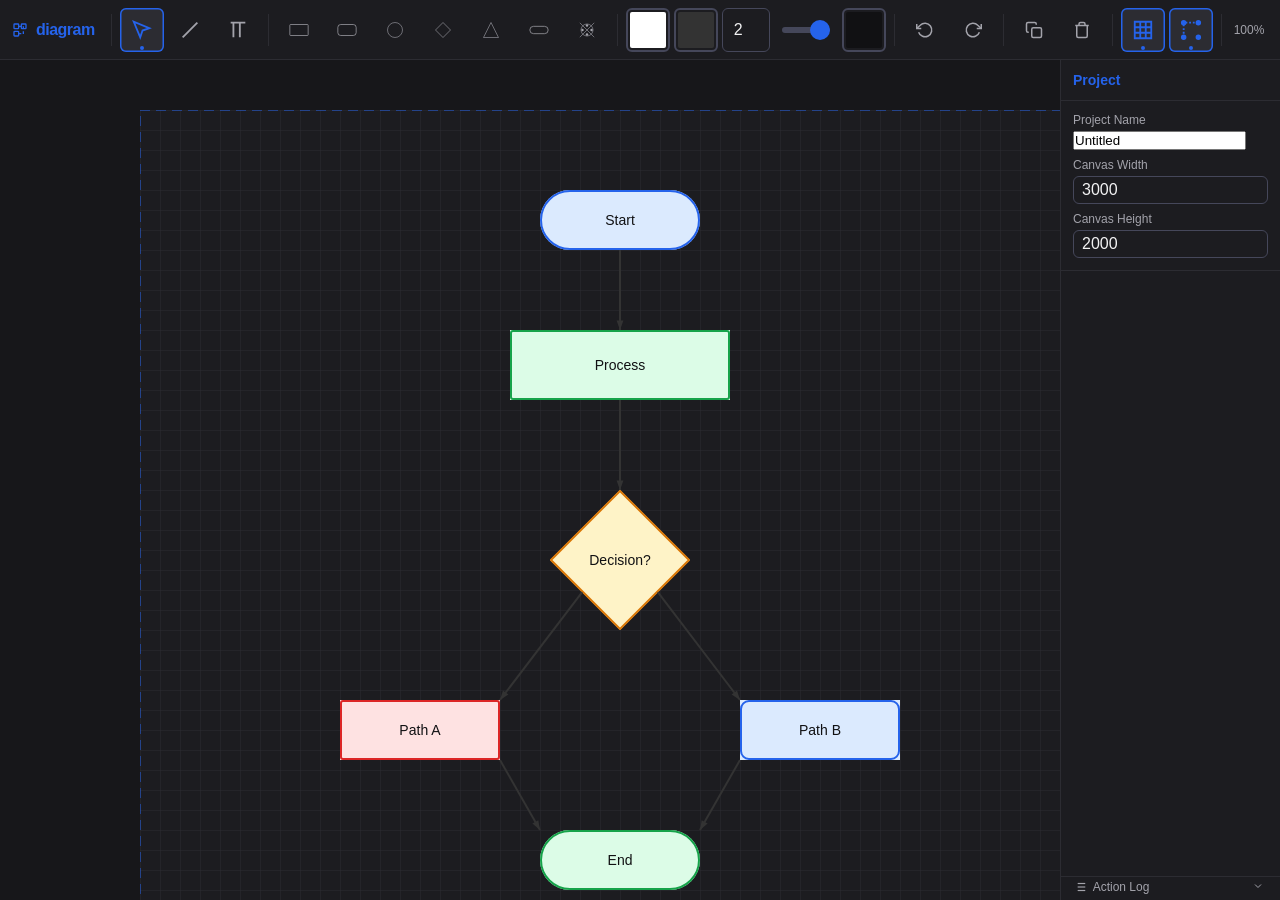
==== index.html @ fe2648b0 "v0.1.1" ====
<!DOCTYPE html>
<html lang="en">
<head>
    <meta charset="UTF-8">
    <meta name="viewport" content="width=device-width, initial-scale=1.0">
    <title>diagram</title>
    <script>
      (function () {
        var saved = localStorage.getItem('diagram-theme');
        var theme = saved || (window.matchMedia('(prefers-color-scheme: dark)').matches ? 'dark' : 'light');
        document.documentElement.setAttribute('data-theme', theme);
      })();
    </script>
    <link rel="stylesheet" href="styles.css">
</head>
<body>
    <h1 class="sr-only">Diagram — Canvas Editor</h1>
    <a href="#canvas-container" class="skip-link">Skip to canvas</a>
    <!-- Toolbar -->
    <div id="toolbar">
        <a class="app-logo" href="about.html">
            <svg width="16" height="16" viewBox="0 0 24 24" fill="none" stroke="currentColor" stroke-width="2" style="vertical-align:middle;margin-right:4px"><rect x="3" y="3" width="7" height="7" rx="1"/><rect x="14" y="3" width="7" height="7" rx="1"/><rect x="3" y="14" width="7" height="7" rx="1"/><path d="M10 6.5h4M10 17.5h4M17 6.5v4M17 14v4"/></svg>
            diagram
        </a>
        <div class="toolbar-divider"></div>

        <button class="tool-btn active" data-tool="select" title="Select (V)"><svg width="22" height="22" viewBox="0 0 24 24" fill="none" stroke="currentColor" stroke-width="2"><path d="M3 3l7.07 16.97 2.51-7.39 7.39-2.51L3 3z"/></svg></button>
        <button class="tool-btn" data-tool="line" title="Line (L)"><svg width="22" height="22" viewBox="0 0 24 24" fill="none" stroke="currentColor" stroke-width="2"><line x1="4" y1="20" x2="20" y2="4"/></svg></button>
        <button class="tool-btn" data-tool="text" title="Text (T)"><svg width="22" height="22" viewBox="0 0 24 24" fill="none" stroke="currentColor" stroke-width="2"><path d="M7 4v16M14 4v16M4 4h16"/></svg></button>
        <div class="toolbar-divider"></div>

        <button class="shape-btn" data-shape="rect" data-width="120" data-height="80" title="Rectangle"><svg viewBox="0 0 60 40"><rect x="5" y="5" width="50" height="30" fill="none" stroke="currentColor" stroke-width="2" rx="2"/></svg></button>
        <button class="shape-btn" data-shape="roundRect" data-width="120" data-height="80" title="Rounded"><svg viewBox="0 0 60 40"><rect x="5" y="5" width="50" height="30" fill="none" stroke="currentColor" stroke-width="2" rx="8"/></svg></button>
        <button class="shape-btn" data-shape="circle" data-width="80" data-height="80" title="Circle"><svg viewBox="0 0 60 60"><circle cx="30" cy="30" r="25" fill="none" stroke="currentColor" stroke-width="2"/></svg></button>
        <button class="shape-btn" data-shape="diamond" data-width="80" data-height="80" title="Diamond"><svg viewBox="0 0 60 60"><path d="M30 5l25 25-25 25L5 30z" fill="none" stroke="currentColor" stroke-width="2"/></svg></button>
        <button class="shape-btn" data-shape="triangle" data-width="80" data-height="80" title="Triangle"><svg viewBox="0 0 60 60"><path d="M30 5l25 50H5z" fill="none" stroke="currentColor" stroke-width="2"/></svg></button>
        <button class="shape-btn" data-shape="terminator" data-width="120" data-height="60" title="Start/End"><svg viewBox="0 0 60 30"><rect x="5" y="5" width="50" height="20" rx="10" fill="none" stroke="currentColor" stroke-width="2"/></svg></button>
        <button class="shape-btn" data-shape="custom" data-width="100" data-height="100" title="Custom SVG"><svg viewBox="0 0 60 60"><path d="M6 6l48 48M54 6L6 54" fill="none" stroke="currentColor" stroke-width="2"/><circle cx="30" cy="30" r="20" fill="none" stroke="currentColor" stroke-width="2"/><circle cx="30" cy="15" r="4" fill="currentColor"/><circle cx="30" cy="45" r="4" fill="currentColor"/><circle cx="15" cy="30" r="4" fill="currentColor"/><circle cx="45" cy="30" r="4" fill="currentColor"/></svg></button>
        <div class="toolbar-divider"></div>

        <input type="color" id="fillColor" value="#ffffff" title="Fill">
        <input type="color" id="strokeColor" value="#333333" title="Outline">
        <input type="number" id="strokeWidth" value="2" min="0" max="20" title="Outline width">
        <input type="range" id="opacity" value="100" min="10" max="100" title="Opacity">
        <input type="color" id="textColor" value="#111113" title="Text color">
        <div class="toolbar-divider"></div>

        <button class="tool-btn" id="btn-undo" title="Undo (Ctrl+Z)"><svg width="18" height="18" viewBox="0 0 24 24" fill="none" stroke="currentColor" stroke-width="2"><polyline points="1 4 1 10 7 10"/><path d="M3.51 15a9 9 0 1 0 2.13-9.36L1 10"/></svg></button>
        <button class="tool-btn" id="btn-redo" title="Redo (Ctrl+Y)"><svg width="18" height="18" viewBox="0 0 24 24" fill="none" stroke="currentColor" stroke-width="2"><polyline points="23 4 23 10 17 10"/><path d="M20.49 15a9 9 0 1 1-2.13-9.36L23 10"/></svg></button>
        <div class="toolbar-divider"></div>

        <button class="tool-btn" id="btn-duplicate" title="Duplicate (Ctrl+D)"><svg width="18" height="18" viewBox="0 0 24 24" fill="none" stroke="currentColor" stroke-width="2"><rect x="9" y="9" width="13" height="13" rx="2"/><path d="M5 15H4a2 2 0 01-2-2V4a2 2 0 012-2h9a2 2 0 012 2v1"/></svg></button>
        <button class="tool-btn" id="btn-delete" title="Delete (Del)"><svg width="18" height="18" viewBox="0 0 24 24" fill="none" stroke="currentColor" stroke-width="2"><polyline points="3 6 5 6 21 6"/><path d="M19 6v14a2 2 0 01-2 2H7a2 2 0 01-2-2V6m3 0V4a2 2 0 012-2h4a2 2 0 012 2v2"/></svg></button>
        <div class="toolbar-divider"></div>

        <button class="tool-btn active" id="btn-grid" title="Toggle Grid (G)"><svg width="22" height="22" viewBox="0 0 24 24" fill="none" stroke="currentColor" stroke-width="2"><path d="M3 3h18v18H3z"/><path d="M3 9h18M3 15h18M9 3v18M15 3v18"/></svg></button>
        <button class="tool-btn active" id="btn-snap" title="Toggle Snap (S)"><svg width="22" height="22" viewBox="0 0 24 24" fill="none" stroke="currentColor" stroke-width="2"><circle cx="4" cy="4" r="2" fill="currentColor"/><circle cx="20" cy="4" r="2" fill="currentColor"/><circle cx="4" cy="20" r="2" fill="currentColor"/><circle cx="20" cy="20" r="2" fill="currentColor"/><line x1="6" y1="4" x2="18" y2="4" stroke-dasharray="2 2"/><line x1="4" y1="6" x2="4" y2="18" stroke-dasharray="2 2"/></svg></button>
        <div class="toolbar-divider"></div>

        <span class="zoom-display" id="zoom-display">100%</span>
        <button class="tool-btn" id="btn-zoom-in" title="Zoom In">+</button>
        <button class="tool-btn" id="btn-zoom-out" title="Zoom Out">−</button>
        <div class="toolbar-divider"></div>

        <button id="theme-toggle" title="Toggle theme">
            <svg class="theme-sun" width="18" height="18" viewBox="0 0 24 24" fill="none" stroke="currentColor" stroke-width="2"><circle cx="12" cy="12" r="5"/><path d="M12 1v2M12 21v2M4.22 4.22l1.42 1.42M18.36 18.36l1.42 1.42M1 12h2M21 12h2M4.22 19.78l1.42-1.42M18.36 5.64l1.42-1.42"/></svg>
            <svg class="theme-moon" width="18" height="18" viewBox="0 0 24 24" fill="none" stroke="currentColor" stroke-width="2" style="display:none"><path d="M21 12.79A9 9 0 1111.21 3 7 7 0 0021 12.79z"/></svg>
        </button>
        <div class="toolbar-divider"></div>

        <div class="export-wrap">
            <button class="tool-btn-primary" id="btn-export" title="Export"><svg width="18" height="18" viewBox="0 0 24 24" fill="none" stroke="currentColor" stroke-width="2"><path d="M21 15v4a2 2 0 01-2 2H5a2 2 0 01-2-2v-4"/><polyline points="7 10 12 15 17 10"/><line x1="12" y1="15" x2="12" y2="3"/></svg></button>
            <div class="export-drop" id="export-drop">
                <div class="export-item" data-action="export-png-auto">PNG (auto-crop)</div>
                <div class="export-item" data-action="export-png-full">PNG (full canvas)</div>
                <div class="export-item" data-action="export-jpg-auto">JPG (auto-crop)</div>
                <div class="export-item" data-action="export-jpg-full">JPG (full canvas)</div>
                <div class="export-item" data-action="export-pdf-auto">PDF (auto-crop)</div>
                <div class="export-item" data-action="export-pdf-full">PDF (full canvas)</div>
            </div>
        </div>
        <button class="tool-btn" id="btn-save-file" title="Save Project (.json)"><svg width="18" height="18" viewBox="0 0 24 24" fill="none" stroke="currentColor" stroke-width="2"><path d="M19 21H5a2 2 0 01-2-2V5a2 2 0 012-2h11l5 5v11a2 2 0 01-2 2z"/><polyline points="17 21 17 13 7 13 7 21"/><polyline points="7 3 7 8 15 8"/></svg></button>
        <button class="tool-btn" id="btn-load-file" title="Load Project (.json)"><svg width="18" height="18" viewBox="0 0 24 24" fill="none" stroke="currentColor" stroke-width="2"><path d="M14 2H6a2 2 0 00-2 2v16a2 2 0 002 2h12a2 2 0 002-2V8z"/><polyline points="14 2 14 8 20 8"/><line x1="12" y1="18" x2="12" y2="12"/><polyline points="9 15 12 12 15 15"/></svg></button>
    </div>

    <!-- Canvas -->
    <div id="canvas-container" aria-label="Diagram canvas" role="application">
        <div id="canvas">
            <div id="grid-layer"></div>
            <div id="shapes-layer"></div>
            <div id="preview-layer"></div>
        </div>
    </div>

    <!-- Properties Panel -->
    <div id="properties-panel" class="hidden">
        <div class="panel-header" id="panel-header">
            <span>Properties</span>
            <button id="btn-collapse-panel" title="Collapse panel (Ctrl+\\)"><svg width="12" height="12" viewBox="0 0 24 24" fill="none" stroke="currentColor" stroke-width="2"><polyline points="15 18 9 12 15 6"/></svg></button>
        </div>
        <div class="panel-scroll">

        <!-- Project properties (shown when nothing selected) -->
        <div class="panel-section panel-project">
            <label>Project Name</label><input type="text" id="project-name" placeholder="Untitled">
            <label>Canvas Width</label><input type="number" id="canvas-width" min="500" max="10000" step="100">
            <label>Canvas Height</label><input type="number" id="canvas-height" min="500" max="10000" step="100">
        </div>

        <!-- Shape name -->
        <div class="panel-section panel-shape">
            <label>Name</label><input type="text" id="prop-name" placeholder="Shape name...">
        </div>
        <!-- Shape geometry -->
        <div class="panel-section panel-shape">
            <label>X</label><input type="number" id="prop-x">
            <label>Y</label><input type="number" id="prop-y">
            <label>Width</label><input type="number" id="prop-width" min="10">
            <label>Height</label><input type="number" id="prop-height" min="10">
        </div>
        <!-- Shape text -->
        <div class="panel-section panel-shape">
            <label>Text</label><textarea id="prop-text" rows="3" placeholder="Enter text..."></textarea>
            <label>Font Size</label><input type="number" id="prop-fontSize" min="8" max="72">
            <label>Text Padding</label><input type="number" id="prop-textPad" min="0" max="40">
            <label>Align</label><select id="prop-textAlign">
                <option value="top-left">Top Left</option>
                <option value="top-center">Top Center</option>
                <option value="top-right">Top Right</option>
                <option value="middle-left">Middle Left</option>
                <option value="center">Center</option>
                <option value="middle-right">Middle Right</option>
                <option value="bottom-left">Bottom Left</option>
                <option value="bottom-center">Bottom Center</option>
                <option value="bottom-right">Bottom Right</option>
            </select>
        </div>
        <!-- Shape style -->
        <div class="panel-section panel-shape panel-shape-style">
            <label>Fill</label><input type="color" id="prop-fill">
            <label>Outline</label><input type="color" id="prop-stroke">
            <label>Outline Width</label><input type="number" id="prop-sw" min="0" max="20">
            <label>Opacity</label><input type="range" id="prop-opacity" min="10" max="100">
            <label>Text Color</label><input type="color" id="prop-textColor">
        </div>

        <!-- Connection style -->
        <div class="panel-section panel-conn">
            <label>Name</label><input type="text" id="conn-name" placeholder="Line name...">
            <label>Color</label><input type="color" id="conn-color">
            <label>Width</label><input type="number" id="conn-width" min="1" max="20">
            <label class="checkbox-label"><input type="checkbox" id="conn-arrow-start"> Start Arrow</label>
            <label class="checkbox-label"><input type="checkbox" id="conn-arrow-end"> End Arrow</label>
        </div>

        <!-- Custom SVG editing (shown when custom shape selected) -->
        <div class="panel-section panel-custom">
            <label>ViewBox Width</label><input type="number" id="custom-viewbox-w" min="1" step="1" placeholder="e.g. 100">
            <label>ViewBox Height</label><input type="number" id="custom-viewbox-h" min="1" step="1" placeholder="e.g. 100">
            <label>Custom SVG</label>
            <textarea id="custom-svg-code" rows="6" placeholder="Paste SVG elements..."></textarea>
        </div>

        </div><!-- end panel-scroll -->

        <!-- Action Log (inside panel) -->
        <div class="panel-log">
            <div class="log-header" id="log-header">
                <span><svg width="14" height="14" viewBox="0 0 24 24" fill="none" stroke="currentColor" stroke-width="2" style="vertical-align:middle;margin-right:3px"><line x1="8" y1="6" x2="21" y2="6"/><line x1="8" y1="12" x2="21" y2="12"/><line x1="8" y1="18" x2="21" y2="18"/><line x1="3" y1="6" x2="3.01" y2="6"/><line x1="3" y1="12" x2="3.01" y2="12"/><line x1="3" y1="18" x2="3.01" y2="18"/></svg> Action Log</span>
                <button id="log-toggle" title="Toggle log"><svg width="12" height="12" viewBox="0 0 24 24" fill="none" stroke="currentColor" stroke-width="2"><polyline points="6 9 12 15 18 9"/></svg></button>
            </div>
            <div class="log-body" id="log-body" aria-live="polite"></div>
        </div>
    </div>

    <!-- Context Menu -->
    <div id="context-menu" class="hidden">
        <div class="context-item" data-action="duplicate">Duplicate</div>
        <div class="context-item" data-action="delete">Delete</div>
        <div class="context-divider"></div>
        <div class="context-item" data-action="bring-front">Bring to Front</div>
        <div class="context-item" data-action="bring-forward">Bring Forward</div>
        <div class="context-item" data-action="send-backward">Send Backward</div>
        <div class="context-item" data-action="send-back">Send to Back</div>
        <div class="context-divider"></div>
        <div class="context-item" data-action="lock">Lock/Unlock</div>
        <div class="context-divider"></div>
        <div class="context-item" data-action="edit-text">Edit Text</div>
    </div>

    <!-- Text Editor -->
    <div id="text-editor" class="hidden">
        <textarea id="text-input"></textarea>
    </div>

    <script src="vendor/html2canvas.min.js"></script>
    <script src="vendor/jspdf.umd.min.js"></script>
    <script src="app.js"></script>
</body>
</html>
---- styles.css ----
/* ===== Theme Variables ===== */
/* Ecosystem-standard palette (Free Open Tools Style Guide §2) */
:root {
    --color-accent:        #2563EB;
    --color-accent-hover:  #1D4ED8;
    --color-accent-soft:   #2563EB1A;
    --color-success:       #16A34A;
    --color-warning:       #D97706;
    --color-danger:        #DC2626;

    --space-1: 4px;
    --space-2: 8px;
    --space-3: 12px;
    --space-4: 16px;
    --space-5: 24px;
    --space-6: 32px;
    --space-7: 48px;
    --space-8: 64px;

    --radius-sm: 6px;
    --radius-md: 10px;
    --radius-lg: 16px;

    --shadow-sm: 0 1px 2px rgba(0,0,0,0.06);
    --shadow-md: 0 4px 12px rgba(0,0,0,0.10);
    --shadow-lg: 0 12px 32px rgba(0,0,0,0.16);
}

:root,
[data-theme="dark"] {
    --color-bg:            #0E0E10;
    --color-bg-subtle:     #17171A;
    --color-surface:       #1C1C20;
    --color-border:        #2C2C32;
    --color-text:          #F2F2F3;
    --color-text-muted:    #A3A3AB;
    --color-text-disabled: #5B5B63;

    --color-canvas-bg:       #1C1C20;
    --color-oob-bg:          #17171A;
    --color-input-bg:        #1C1C20;
    --color-context-bg:      #1C1C20;
    --color-icon-default:    #A3A3AB;
    --color-icon-hover:      #F2F2F3;
    --color-grid-line:       #2C2C32;
    --color-btn-active-bg:   #2C2C32;
    --color-btn-hover-bg:    #2C2C32;
    --color-btn-hover-border:#2C2C32;
    --color-handle-border:   #0E0E10;
    --color-scrollbar-track: #17171A;
    --color-scrollbar-thumb: #2C2C32;
    --color-scrollbar-thumb-hover: #45475A;
    --color-toolbar-divider: #2C2C32;
    --color-border-input:    #45475A;
}

[data-theme="light"] {
    --color-bg:            #FFFFFF;
    --color-bg-subtle:     #F5F5F7;
    --color-surface:       #FFFFFF;
    --color-border:        #E2E2E5;
    --color-text:          #111113;
    --color-text-muted:    #5B5B63;
    --color-text-disabled: #9A9AA1;

    --color-canvas-bg:       #FFFFFF;
    --color-oob-bg:          #F5F5F7;
    --color-input-bg:        #FFFFFF;
    --color-context-bg:      #FFFFFF;
    --color-icon-default:    #9A9AA1;
    --color-icon-hover:      #111113;
    --color-grid-line:       #E2E2E5;
    --color-btn-active-bg:   #E2E2E5;
    --color-btn-hover-bg:    #F5F5F7;
    --color-btn-hover-border:#E2E2E5;
    --color-handle-border:   #FFFFFF;
    --color-scrollbar-track: #F5F5F7;
    --color-scrollbar-thumb: #E2E2E5;
    --color-scrollbar-thumb-hover: #9A9AA1;
    --color-toolbar-divider: #E2E2E5;
    --color-border-input:    #E2E2E5;
}

/* ===== Reset & Base ===== */
* { margin: 0; padding: 0; box-sizing: border-box; }

html, body {
    width: 100%; height: 100%;
    overflow: hidden;
    font-family: -apple-system, BlinkMacSystemFont, 'Segoe UI', Roboto, 'Helvetica Neue', Arial, sans-serif;
    background: var(--color-bg);
    color: var(--color-text);
}

/* ===== Skip to Content ===== */
.sr-only {
    position: absolute;
    width: 1px; height: 1px;
    padding: 0; margin: -1px;
    overflow: hidden;
    clip: rect(0,0,0,0);
    white-space: nowrap;
    border: 0;
}

.skip-link {
    position: absolute;
    top: -100%;
    left: 0;
    z-index: 10000;
    padding: var(--space-2) var(--space-4);
    background: var(--color-accent);
    color: #fff;
    text-decoration: none;
    font-size: 16px;
    font-weight: 600;
    border-radius: 0 0 var(--radius-sm) 0;
}
.skip-link:focus {
    top: 0;
    outline: 2px solid var(--color-accent);
    outline-offset: 2px;
}

/* ===== Global Focus States ===== */
:focus-visible {
    outline: 2px solid var(--color-accent);
    outline-offset: 2px;
}

/* ===== Reduced Motion ===== */
@media (prefers-reduced-motion: reduce) {
    *, *::before, *::after {
        animation-duration: 0.01ms !important;
        transition-duration: 0.01ms !important;
    }
}

/* ===== Toolbar ===== */
#toolbar {
    position: fixed; top: 0; left: 0; right: 0;
    height: 60px;
    background: var(--color-surface);
    border-bottom: 1px solid var(--color-border);
    display: flex; align-items: center;
    padding: 0 var(--space-3);
    z-index: 1000;
    gap: var(--space-1);
    touch-action: manipulation;
    overflow-x: auto;
    overflow-y: hidden;
    -webkit-overflow-scrolling: touch;
}

.app-logo {
    font-size: 16px; font-weight: 700;
    color: var(--color-accent);
    margin-right: var(--space-2);
    user-select: none;
    letter-spacing: -0.5px;
    white-space: nowrap;
    text-decoration: none;
    cursor: pointer;
}
.app-logo:hover {
    color: var(--color-accent-hover);
}

.toolbar-divider {
    width: 1px; height: 32px;
    background: var(--color-toolbar-divider);
    margin: 0 var(--space-1);
    flex-shrink: 0;
}

.tool-btn {
    width: 44px; height: 44px;
    min-width: 44px; min-height: 44px;
    border: none;
    background: transparent;
    color: var(--color-icon-default);
    border-radius: var(--radius-sm);
    cursor: pointer;
    display: flex; align-items: center; justify-content: center;
    transition: all 0.15s;
    flex-shrink: 0;
}

.tool-btn:hover { background: var(--color-btn-hover-bg); color: var(--color-icon-hover); }
.tool-btn.active { background: var(--color-btn-active-bg); color: var(--color-accent); box-shadow: inset 0 0 0 1.5px var(--color-accent); position: relative; }
.tool-btn.active::after {
    content: '';
    position: absolute;
    bottom: 2px;
    left: 50%;
    transform: translateX(-50%);
    width: var(--space-1);
    height: var(--space-1);
    border-radius: 50%;
    background: var(--color-accent);
}
.tool-btn:active { transform: scale(0.95); }

/* Primary button variant (ecosystem primary action) */
.tool-btn-primary {
    width: 44px; height: 44px;
    min-width: 44px; min-height: 44px;
    border: none;
    background: var(--color-accent);
    color: #fff;
    border-radius: var(--radius-sm);
    cursor: pointer;
    display: flex; align-items: center; justify-content: center;
    transition: all 0.15s;
    flex-shrink: 0;
}
.tool-btn-primary:hover { background: var(--color-accent-hover); color: #fff; }
.tool-btn-primary:active { transform: scale(0.95); }

/* Shape buttons in toolbar */
.shape-btn {
    width: 44px; height: 44px;
    min-width: 44px; min-height: 44px;
    border: 1px solid transparent;
    background: transparent;
    color: var(--color-icon-default);
    border-radius: var(--radius-sm);
    cursor: pointer;
    display: flex; align-items: center; justify-content: center;
    transition: all 0.15s;
    flex-shrink: 0;
}

.shape-btn:hover { background: var(--color-btn-hover-bg); color: var(--color-icon-hover); border-color: var(--color-btn-hover-border); }
.shape-btn.active { background: var(--color-btn-active-bg); color: var(--color-accent); border-color: var(--color-accent); position: relative; }
.shape-btn.active::after {
    content: '';
    position: absolute;
    bottom: 2px;
    left: 50%;
    transform: translateX(-50%);
    width: var(--space-1);
    height: var(--space-1);
    border-radius: 50%;
    background: var(--color-accent);
}

.shape-btn svg { width: 22px; height: 18px; }

/* Style controls in toolbar */
#toolbar input[type="color"] {
    width: 44px; height: 44px;
    min-width: 44px; min-height: 44px;
    border: 2px solid var(--color-border-input);
    border-radius: var(--radius-sm);
    cursor: pointer;
    padding: 2px;
    background: none;
    flex-shrink: 0;
}
#toolbar input[type="color"]::-webkit-color-swatch-wrapper { padding: 0; }
#toolbar input[type="color"]::-webkit-color-swatch { border: none; border-radius: 2px; }

#toolbar > input[type="number"] {
    width: 48px; height: 44px;
    min-height: 44px;
    background: var(--color-input-bg);
    border: 1px solid var(--color-border-input);
    border-radius: var(--radius-sm);
    color: var(--color-text);
    font-size: 16px;
    text-align: center;
    padding: 2px;
    flex-shrink: 0;
}
#toolbar > input[type="number"]:focus { border-color: var(--color-accent); outline: none; }

#toolbar input[type="range"] {
    width: 64px; height: 44px;
    -webkit-appearance: none;
    appearance: none;
    background: transparent;
    border-radius: 2px;
    outline: none;
    flex-shrink: 0;
    cursor: pointer;
    padding: 0 var(--space-2);
}
#toolbar input[type="range"]::-webkit-slider-runnable-track {
    width: 100%;
    height: 6px;
    background: var(--color-border-input);
    border-radius: var(--radius-sm);
}
#toolbar input[type="range"]::-webkit-slider-thumb {
    -webkit-appearance: none;
    width: 20px; height: 20px;
    background: var(--color-accent);
    border-radius: 50%;
    cursor: pointer;
    margin-top: -7px;
}
#toolbar input[type="range"]::-moz-range-track {
    height: 6px;
    background: var(--color-border-input);
    border-radius: var(--radius-sm);
}
#toolbar input[type="range"]::-moz-range-thumb {
    width: 20px; height: 20px;
    background: var(--color-accent);
    border-radius: 50%;
    border: none;
    cursor: pointer;
}

.zoom-display {
    font-size: 12px; color: var(--color-text-muted);
    padding: 0 var(--space-1);
    user-select: none;
    white-space: nowrap;
}

/* ===== Theme toggle ===== */
#theme-toggle {
    width: 44px; height: 44px;
    min-width: 44px; min-height: 44px;
    border: none;
    background: transparent;
    color: var(--color-icon-default);
    border-radius: var(--radius-sm);
    cursor: pointer;
    display: flex; align-items: center; justify-content: center;
    transition: all 0.15s;
    flex-shrink: 0;
    font-size: 18px;
}
#theme-toggle:hover { background: var(--color-btn-hover-bg); color: var(--color-icon-hover); }

/* ===== Canvas ===== */
#canvas-container {
    position: fixed; top: 60px; left: 0; right: 0; bottom: 0;
    overflow: hidden;
    background: var(--color-oob-bg);
    touch-action: none;
    -webkit-user-select: none;
    -webkit-touch-callout: none;
}

#canvas {
    position: absolute; top: 0; left: 0;
    width: 100%; height: 100%;
    transform-origin: 0 0;
}

#grid-layer {
    position: absolute; top: 0; left: 0;
    width: 10000px; height: 10000px;
    pointer-events: none;
    z-index: 0;
    background: var(--color-oob-bg);
}

#shapes-layer {
    position: absolute; top: 0; left: 0;
    width: 100%; height: 100%;
    z-index: 1;
}

#preview-layer {
    position: absolute; top: 0; left: 0;
    width: 100%; height: 100%;
    z-index: 3;
    pointer-events: none;
}

/* ===== Shapes ===== */
.diagram-shape {
    position: absolute;
    cursor: move;
    user-select: none;
    min-width: 20px; min-height: 20px;
}

.diagram-shape:hover { filter: brightness(1.05); }
.diagram-shape.selected { box-shadow: 0 0 0 2px var(--color-accent), 0 0 12px var(--color-accent-soft); }
.diagram-shape.locked { cursor: not-allowed; opacity: 0.7; }

/* Resize handles */
.resize-handle {
    position: absolute;
    width: 22px; height: 22px;
    background: var(--color-accent);
    border: 2px solid var(--color-handle-border);
    border-radius: var(--radius-sm);
    z-index: 10;
}

.resize-handle.nw { cursor: nw-resize; }
.resize-handle.ne { cursor: ne-resize; }
.resize-handle.sw { cursor: sw-resize; }
.resize-handle.se { cursor: se-resize; }
.resize-handle.n { cursor: n-resize; }
.resize-handle.s { cursor: s-resize; }
.resize-handle.w { cursor: w-resize; }
.resize-handle.e { cursor: e-resize; }
.resize-handle:hover { background: var(--color-accent-hover); transform: scale(1.3); }

/* Shape text */
.shape-text {
    position: absolute;
    pointer-events: none;
    touch-action: none;
    font-weight: 500;
    white-space: pre-wrap; word-break: break-word;
    max-width: calc(100% - var(--space-4)); max-height: calc(100% - var(--space-4));
    overflow: hidden;
    line-height: 1.3;
    padding: var(--space-1);
}
.shape-text-center       { top: 50%; left: 50%; transform: translate(-50%, -50%); text-align: center; }
.shape-text-top-left      { top: var(--space-2); left: var(--space-2); text-align: left; }
.shape-text-top-center     { top: var(--space-2); left: 50%; transform: translateX(-50%); text-align: center; }
.shape-text-top-right     { top: var(--space-2); right: var(--space-2); text-align: right; }
.shape-text-middle-left    { top: 50%; left: var(--space-2); transform: translateY(-50%); text-align: left; }
.shape-text-middle-right   { top: 50%; right: var(--space-2); transform: translateY(-50%); text-align: right; }
.shape-text-bottom-left    { bottom: var(--space-2); left: var(--space-2); text-align: left; }
.shape-text-bottom-center  { bottom: var(--space-2); left: 50%; transform: translateX(-50%); text-align: center; }
.shape-text-bottom-right   { bottom: var(--space-2); right: var(--space-2); text-align: right; }

/* ===== Connections ===== */
.conn-sel { filter: brightness(1.15); }
.conn-arrow { pointer-events: none; }

/* ===== Properties Panel ===== */
#properties-panel {
    position: fixed; top: 60px; right: 0; bottom: 0;
    width: 220px;
    background: var(--color-surface);
    border-left: 1px solid var(--color-border);
    display: flex;
    flex-direction: column;
    z-index: 900;
    transition: width 0.2s;
}

#properties-panel.hidden { display: none; }

#properties-panel.collapsed {
    width: 36px;
    min-width: 36px;
}
#properties-panel.collapsed .panel-scroll,
#properties-panel.collapsed .panel-log,
#properties-panel.collapsed .panel-header span { display: none; }
#properties-panel.collapsed .panel-header {
    writing-mode: vertical-rl;
    padding: var(--space-2) var(--space-1);
    border-bottom: none;
    cursor: pointer;
    flex: 1;
    justify-content: center;
    gap: var(--space-1);
}
#properties-panel.collapsed .panel-header button {
    padding: var(--space-1) 5px;
    font-size: 14px;
    background: var(--color-canvas-bg);
    border: 1px solid var(--color-border);
    border-radius: var(--radius-sm);
    color: var(--color-accent);
}
#properties-panel.collapsed .panel-header button:hover {
    color: var(--color-accent-hover);
    border-color: var(--color-accent);
}

.panel-scroll {
    flex: 1;
    overflow-y: auto;
}

.panel-header {
    display: flex;
    justify-content: space-between;
    align-items: center;
    font-size: 14px; font-weight: 600;
    color: var(--color-accent);
    padding: var(--space-3);
    border-bottom: 1px solid var(--color-border);
    flex-shrink: 0;
}
.panel-header button {
    display: flex;
    align-items: center;
    justify-content: center;
    background: var(--color-canvas-bg);
    border: 1px solid var(--color-border);
    color: var(--color-accent);
    cursor: pointer;
    padding: var(--space-1) 7px;
    border-radius: var(--radius-sm);
    font-size: 16px;
    line-height: 1;
    font-weight: 700;
}
.panel-header button:hover { color: var(--color-accent-hover); border-color: var(--color-accent); background: var(--color-btn-hover-bg); }

.panel-section { padding: var(--space-3); border-bottom: 1px solid var(--color-border); }

.panel-section label {
    display: block;
    font-size: 12px; color: var(--color-text-muted);
    margin-bottom: var(--space-1); margin-top: var(--space-2);
}
.panel-section label:first-child { margin-top: 0; }

.panel-section input[type="number"],
.panel-section input[type="color"],
.panel-section textarea {
    width: 100%;
    padding: var(--space-1) var(--space-2);
    background: var(--color-input-bg);
    border: 1px solid var(--color-border-input);
    border-radius: var(--radius-sm);
    color: var(--color-text);
    font-size: 16px;
    outline: none;
    font-family: inherit;
    resize: vertical;
}

.panel-section input[type="number"]:focus,
.panel-section input[type="color"]:focus,
.panel-section textarea:focus {
    border-color: var(--color-accent);
}

.panel-section input[type="color"] {
    height: 44px;
    min-height: 44px;
    cursor: pointer;
}

.panel-section input[type="color"]::-webkit-color-swatch-wrapper { padding: 0; }
.panel-section input[type="color"]::-webkit-color-swatch { border: none; border-radius: 2px; }

.panel-section input[type="range"] {
    width: 100%;
    height: 4px;
    -webkit-appearance: none;
    appearance: none;
    background: var(--color-border-input);
    border-radius: 2px;
    outline: none;
    cursor: pointer;
    margin-top: var(--space-1);
}

.panel-section input[type="range"]::-webkit-slider-thumb {
    -webkit-appearance: none;
    width: 14px; height: 14px;
    background: var(--color-accent);
    border-radius: 50%;
    cursor: pointer;
}

/* Checkbox label */
.checkbox-label {
    display: flex !important;
    align-items: center;
    gap: var(--space-2);
    cursor: pointer;
    color: var(--color-text) !important;
    font-size: 14px !important;
}
.checkbox-label input[type="checkbox"] {
    width: auto;
    accent-color: var(--color-accent);
}

/* Show/hide panel sections */
.panel-shape.hidden,
.panel-conn.hidden,
.panel-custom.hidden,
.panel-project.hidden { display: none; }

/* ===== Context Menu ===== */
#context-menu {
    position: fixed;
    background: var(--color-context-bg);
    border: 1px solid var(--color-border-input);
    border-radius: var(--radius-md);
    padding: var(--space-1);
    min-width: 160px;
    z-index: 2000;
    box-shadow: var(--shadow-lg);
}
#context-menu.hidden { display: none; }

.context-item {
    padding: var(--space-3) var(--space-4);
    font-size: 16px; color: var(--color-text);
    cursor: pointer;
    border-radius: var(--radius-sm);
    transition: background 0.1s;
    min-height: 44px;
    display: flex; align-items: center;
}
.context-item:hover { background: var(--color-btn-hover-bg); }

.context-divider {
    height: 1px;
    background: var(--color-border-input);
    margin: var(--space-1) var(--space-2);
}

/* ===== Text Editor ===== */
#text-editor { position: fixed; z-index: 1500; display: none; }
#text-editor.visible { display: block; }

#text-input {
    background: var(--color-input-bg);
    border: 2px solid var(--color-accent);
    border-radius: var(--radius-sm);
    color: var(--color-text);
    font-size: 16px;
    padding: var(--space-2);
    outline: none;
    resize: none;
    font-family: inherit;
    min-width: 100px; min-height: 40px;
}

/* ===== Selection Box ===== */
.selection-box {
    position: absolute;
    border: 1px dashed var(--color-accent);
    background: var(--color-accent-soft);
    pointer-events: none;
}

/* Snap highlight during line drawing */
.snap-highlight {
    position: absolute;
    box-shadow: 0 0 0 2px var(--color-accent), 0 0 16px var(--color-accent-soft);
    pointer-events: none;
    z-index: 4;
    border-radius: 2px;
}

/* ===== Action Log (inside properties panel) ===== */
.panel-log {
    border-top: 1px solid var(--color-border);
    overflow: hidden;
    max-height: var(--space-5);
    transition: max-height 0.2s;
    flex-shrink: 0;
}
.panel-log.open { max-height: 200px; }
.log-header {
    display: flex;
    justify-content: space-between;
    align-items: center;
    padding: 2px var(--space-3);
    font-size: 12px;
    color: var(--color-text-muted);
    cursor: pointer;
    user-select: none;
    flex-shrink: 0;
}
.log-header button {
    background: none; border: none; color: var(--color-text-muted);
    cursor: pointer; font-size: 14px; padding: 0 var(--space-1);
}
.log-body {
    flex: 1;
    overflow-y: auto;
    padding: 2px var(--space-3) var(--space-1);
    font-family: 'SF Mono', 'JetBrains Mono', monospace;
    font-size: 12px;
    color: var(--color-text-muted);
    line-height: 1.5;
}
.log-body .log-entry {
    padding: 1px 0;
    border-bottom: 1px solid var(--color-border);
}
.log-body .log-entry:last-child { border-bottom: none; }
.log-body .log-time { color: var(--color-accent); margin-right: var(--space-1); }
.log-body .log-add { color: var(--color-text); font-weight: 600; }
.log-body .log-del { color: var(--color-text-muted); text-decoration: line-through; }
.log-body .log-edit { color: var(--color-text); font-style: italic; }
.log-body .log-move { color: var(--color-text); }
.log-body .log-sys { color: var(--color-text-muted); font-style: italic; }


/* ===== Canvas size dropdown ===== */
/* ===== Export dropdown ===== */
.export-wrap { position: relative; }
.export-drop {
    position: absolute; top: 100%; right: 0; margin-top: var(--space-1);
    background: var(--color-surface); border: 1px solid var(--color-border);
    border-radius: var(--radius-md); padding: var(--space-1); display: none; flex-direction: column;
    z-index: 200; min-width: 160px; box-shadow: var(--shadow-md);
}
.export-drop.visible { display: flex; }
.export-item {
    padding: var(--space-3) var(--space-4); font-size: 16px; color: var(--color-text);
    cursor: pointer; border-radius: var(--radius-sm); user-select: none;
    min-height: 44px; display: flex; align-items: center;
}
.export-item:hover { background: var(--color-input-bg); color: var(--color-accent); }

/* ===== Canvas size dropdown ===== */
.canvas-size-wrap {
    position: relative;
}
.canvas-size-drop {
    position: absolute;
    top: 100%; right: 0;
    margin-top: var(--space-1);
    background: var(--color-surface);
    border: 1px solid var(--color-border);
    border-radius: var(--radius-md);
    padding: var(--space-3) var(--space-3);
    display: none;
    flex-direction: column;
    gap: var(--space-1);
    z-index: 200;
    min-width: 200px;
    box-shadow: var(--shadow-md);
}
.canvas-size-drop.visible {
    display: flex;
}
.canvas-size-drop label {
    font-size: 12px;
    color: var(--color-text-muted);
    text-transform: uppercase;
    letter-spacing: 0.5px;
}
.canvas-size-drop input[type="number"] {
    width: 100%;
    height: 34px;
    padding: 0 var(--space-3);
    border: 1px solid var(--color-border-input);
    border-radius: var(--radius-sm);
    background: var(--color-input-bg);
    color: var(--color-text);
    font-size: 16px;
}
.canvas-size-drop input[type="number"]:focus {
    outline: none;
    border-color: var(--color-accent);
}

/** ===== Scrollbar ===== */
::-webkit-scrollbar { width: var(--space-2); height: var(--space-2); }
::-webkit-scrollbar-track { background: var(--color-scrollbar-track); }
::-webkit-scrollbar-thumb { background: var(--color-scrollbar-thumb); border-radius: var(--radius-sm); }
::-webkit-scrollbar-thumb:hover { background: var(--color-scrollbar-thumb-hover); }

/* ===== Responsive: small screens ===== */
@media (max-width: 768px) {
    #properties-panel {
        display: none !important;
    }
    #canvas-container {
        right: 0;
    }
}

@media (max-width: 480px) {
    .export-wrap .tool-btn-primary,
    .shape-btn[data-shape="triangle"],
    .shape-btn[data-shape="terminator"] {
        display: none;
    }
    #toolbar {
        gap: 2px;
        padding: 0 var(--space-1);
    }
}
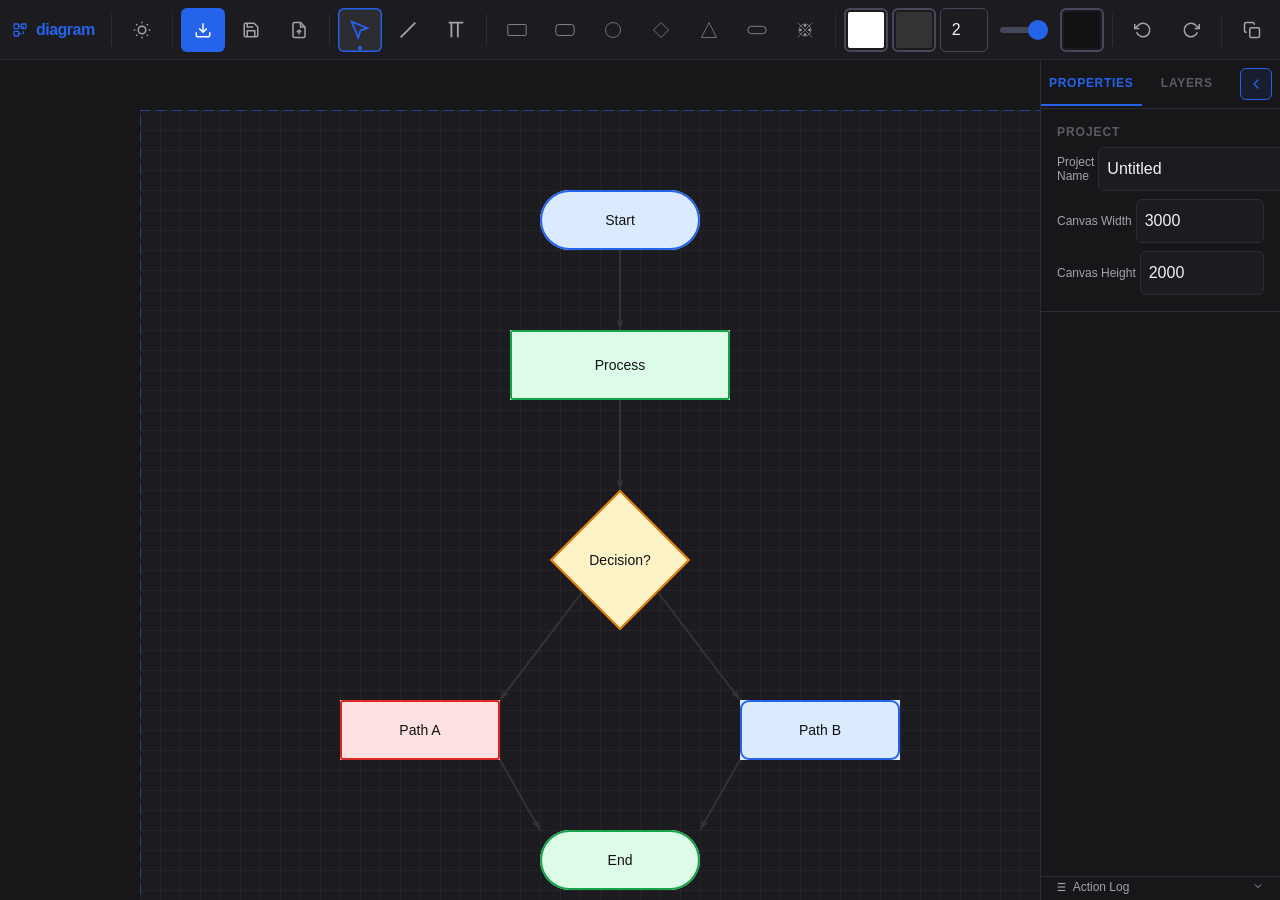
==== commit a37ab308: "v1.1.1" ====
--- a/index.html
+++ b/index.html
@@ -12,6 +12,7 @@
       })();
     </script>
     <link rel="stylesheet" href="styles.css">
+    <link rel="icon" type="image/svg+xml" href="data:image/svg+xml,%3Csvg xmlns='http://www.w3.org/2000/svg' viewBox='0 0 24 24' fill='none' stroke='%232563EB' stroke-width='2'%3E%3Crect x='3' y='3' width='7' height='7' rx='1'/%3E%3Crect x='14' y='3' width='7' height='7' rx='1'/%3E%3Crect x='3' y='14' width='7' height='7' rx='1'/%3E%3Cpath d='M10 6.5h4M10 17.5h4M17 6.5v4M17 14v4'/%3E%3C/svg%3E">
 </head>
 <body>
     <h1 class="sr-only">Diagram — Canvas Editor</h1>
@@ -24,44 +25,6 @@
         </a>
         <div class="toolbar-divider"></div>
 
-        <button class="tool-btn active" data-tool="select" title="Select (V)"><svg width="22" height="22" viewBox="0 0 24 24" fill="none" stroke="currentColor" stroke-width="2"><path d="M3 3l7.07 16.97 2.51-7.39 7.39-2.51L3 3z"/></svg></button>
-        <button class="tool-btn" data-tool="line" title="Line (L)"><svg width="22" height="22" viewBox="0 0 24 24" fill="none" stroke="currentColor" stroke-width="2"><line x1="4" y1="20" x2="20" y2="4"/></svg></button>
-        <button class="tool-btn" data-tool="text" title="Text (T)"><svg width="22" height="22" viewBox="0 0 24 24" fill="none" stroke="currentColor" stroke-width="2"><path d="M7 4v16M14 4v16M4 4h16"/></svg></button>
-        <div class="toolbar-divider"></div>
-
-        <button class="shape-btn" data-shape="rect" data-width="120" data-height="80" title="Rectangle"><svg viewBox="0 0 60 40"><rect x="5" y="5" width="50" height="30" fill="none" stroke="currentColor" stroke-width="2" rx="2"/></svg></button>
-        <button class="shape-btn" data-shape="roundRect" data-width="120" data-height="80" title="Rounded"><svg viewBox="0 0 60 40"><rect x="5" y="5" width="50" height="30" fill="none" stroke="currentColor" stroke-width="2" rx="8"/></svg></button>
-        <button class="shape-btn" data-shape="circle" data-width="80" data-height="80" title="Circle"><svg viewBox="0 0 60 60"><circle cx="30" cy="30" r="25" fill="none" stroke="currentColor" stroke-width="2"/></svg></button>
-        <button class="shape-btn" data-shape="diamond" data-width="80" data-height="80" title="Diamond"><svg viewBox="0 0 60 60"><path d="M30 5l25 25-25 25L5 30z" fill="none" stroke="currentColor" stroke-width="2"/></svg></button>
-        <button class="shape-btn" data-shape="triangle" data-width="80" data-height="80" title="Triangle"><svg viewBox="0 0 60 60"><path d="M30 5l25 50H5z" fill="none" stroke="currentColor" stroke-width="2"/></svg></button>
-        <button class="shape-btn" data-shape="terminator" data-width="120" data-height="60" title="Start/End"><svg viewBox="0 0 60 30"><rect x="5" y="5" width="50" height="20" rx="10" fill="none" stroke="currentColor" stroke-width="2"/></svg></button>
-        <button class="shape-btn" data-shape="custom" data-width="100" data-height="100" title="Custom SVG"><svg viewBox="0 0 60 60"><path d="M6 6l48 48M54 6L6 54" fill="none" stroke="currentColor" stroke-width="2"/><circle cx="30" cy="30" r="20" fill="none" stroke="currentColor" stroke-width="2"/><circle cx="30" cy="15" r="4" fill="currentColor"/><circle cx="30" cy="45" r="4" fill="currentColor"/><circle cx="15" cy="30" r="4" fill="currentColor"/><circle cx="45" cy="30" r="4" fill="currentColor"/></svg></button>
-        <div class="toolbar-divider"></div>
-
-        <input type="color" id="fillColor" value="#ffffff" title="Fill">
-        <input type="color" id="strokeColor" value="#333333" title="Outline">
-        <input type="number" id="strokeWidth" value="2" min="0" max="20" title="Outline width">
-        <input type="range" id="opacity" value="100" min="10" max="100" title="Opacity">
-        <input type="color" id="textColor" value="#111113" title="Text color">
-        <div class="toolbar-divider"></div>
-
-        <button class="tool-btn" id="btn-undo" title="Undo (Ctrl+Z)"><svg width="18" height="18" viewBox="0 0 24 24" fill="none" stroke="currentColor" stroke-width="2"><polyline points="1 4 1 10 7 10"/><path d="M3.51 15a9 9 0 1 0 2.13-9.36L1 10"/></svg></button>
-        <button class="tool-btn" id="btn-redo" title="Redo (Ctrl+Y)"><svg width="18" height="18" viewBox="0 0 24 24" fill="none" stroke="currentColor" stroke-width="2"><polyline points="23 4 23 10 17 10"/><path d="M20.49 15a9 9 0 1 1-2.13-9.36L23 10"/></svg></button>
-        <div class="toolbar-divider"></div>
-
-        <button class="tool-btn" id="btn-duplicate" title="Duplicate (Ctrl+D)"><svg width="18" height="18" viewBox="0 0 24 24" fill="none" stroke="currentColor" stroke-width="2"><rect x="9" y="9" width="13" height="13" rx="2"/><path d="M5 15H4a2 2 0 01-2-2V4a2 2 0 012-2h9a2 2 0 012 2v1"/></svg></button>
-        <button class="tool-btn" id="btn-delete" title="Delete (Del)"><svg width="18" height="18" viewBox="0 0 24 24" fill="none" stroke="currentColor" stroke-width="2"><polyline points="3 6 5 6 21 6"/><path d="M19 6v14a2 2 0 01-2 2H7a2 2 0 01-2-2V6m3 0V4a2 2 0 012-2h4a2 2 0 012 2v2"/></svg></button>
-        <div class="toolbar-divider"></div>
-
-        <button class="tool-btn active" id="btn-grid" title="Toggle Grid (G)"><svg width="22" height="22" viewBox="0 0 24 24" fill="none" stroke="currentColor" stroke-width="2"><path d="M3 3h18v18H3z"/><path d="M3 9h18M3 15h18M9 3v18M15 3v18"/></svg></button>
-        <button class="tool-btn active" id="btn-snap" title="Toggle Snap (S)"><svg width="22" height="22" viewBox="0 0 24 24" fill="none" stroke="currentColor" stroke-width="2"><circle cx="4" cy="4" r="2" fill="currentColor"/><circle cx="20" cy="4" r="2" fill="currentColor"/><circle cx="4" cy="20" r="2" fill="currentColor"/><circle cx="20" cy="20" r="2" fill="currentColor"/><line x1="6" y1="4" x2="18" y2="4" stroke-dasharray="2 2"/><line x1="4" y1="6" x2="4" y2="18" stroke-dasharray="2 2"/></svg></button>
-        <div class="toolbar-divider"></div>
-
-        <span class="zoom-display" id="zoom-display">100%</span>
-        <button class="tool-btn" id="btn-zoom-in" title="Zoom In">+</button>
-        <button class="tool-btn" id="btn-zoom-out" title="Zoom Out">−</button>
-        <div class="toolbar-divider"></div>
-
         <button id="theme-toggle" title="Toggle theme">
             <svg class="theme-sun" width="18" height="18" viewBox="0 0 24 24" fill="none" stroke="currentColor" stroke-width="2"><circle cx="12" cy="12" r="5"/><path d="M12 1v2M12 21v2M4.22 4.22l1.42 1.42M18.36 18.36l1.42 1.42M1 12h2M21 12h2M4.22 19.78l1.42-1.42M18.36 5.64l1.42-1.42"/></svg>
             <svg class="theme-moon" width="18" height="18" viewBox="0 0 24 24" fill="none" stroke="currentColor" stroke-width="2" style="display:none"><path d="M21 12.79A9 9 0 1111.21 3 7 7 0 0021 12.79z"/></svg>
@@ -81,6 +44,44 @@
         </div>
         <button class="tool-btn" id="btn-save-file" title="Save Project (.json)"><svg width="18" height="18" viewBox="0 0 24 24" fill="none" stroke="currentColor" stroke-width="2"><path d="M19 21H5a2 2 0 01-2-2V5a2 2 0 012-2h11l5 5v11a2 2 0 01-2 2z"/><polyline points="17 21 17 13 7 13 7 21"/><polyline points="7 3 7 8 15 8"/></svg></button>
         <button class="tool-btn" id="btn-load-file" title="Load Project (.json)"><svg width="18" height="18" viewBox="0 0 24 24" fill="none" stroke="currentColor" stroke-width="2"><path d="M14 2H6a2 2 0 00-2 2v16a2 2 0 002 2h12a2 2 0 002-2V8z"/><polyline points="14 2 14 8 20 8"/><line x1="12" y1="18" x2="12" y2="12"/><polyline points="9 15 12 12 15 15"/></svg></button>
+        <div class="toolbar-divider"></div>
+
+        <button class="tool-btn active" data-tool="select" title="Select (V)"><svg width="22" height="22" viewBox="0 0 24 24" fill="none" stroke="currentColor" stroke-width="2"><path d="M3 3l7.07 16.97 2.51-7.39 7.39-2.51L3 3z"/></svg></button>
+        <button class="tool-btn" data-tool="line" title="Line (L)"><svg width="22" height="22" viewBox="0 0 24 24" fill="none" stroke="currentColor" stroke-width="2"><line x1="4" y1="20" x2="20" y2="4"/></svg></button>
+        <button class="tool-btn" data-tool="text" title="Text (T)"><svg width="22" height="22" viewBox="0 0 24 24" fill="none" stroke="currentColor" stroke-width="2"><path d="M7 4v16M14 4v16M4 4h16"/></svg></button>
+        <div class="toolbar-divider"></div>
+
+        <button class="shape-btn" data-shape="rect" data-width="120" data-height="80" title="Rectangle"><svg viewBox="0 0 60 40"><rect x="5" y="5" width="50" height="30" fill="none" stroke="currentColor" stroke-width="2" rx="2"/></svg></button>
+        <button class="shape-btn" data-shape="roundRect" data-width="120" data-height="80" title="Rounded"><svg viewBox="0 0 60 40"><rect x="5" y="5" width="50" height="30" fill="none" stroke="currentColor" stroke-width="2" rx="8"/></svg></button>
+        <button class="shape-btn" data-shape="circle" data-width="80" data-height="80" title="Circle"><svg viewBox="0 0 60 60"><circle cx="30" cy="30" r="25" fill="none" stroke="currentColor" stroke-width="2"/></svg></button>
+        <button class="shape-btn" data-shape="diamond" data-width="80" data-height="80" title="Diamond"><svg viewBox="0 0 60 60"><path d="M30 5l25 25-25 25L5 30z" fill="none" stroke="currentColor" stroke-width="2"/></svg></button>
+        <button class="shape-btn" data-shape="triangle" data-width="80" data-height="80" title="Triangle"><svg viewBox="0 0 60 60"><path d="M30 5l25 50H5z" fill="none" stroke="currentColor" stroke-width="2"/></svg></button>
+        <button class="shape-btn" data-shape="terminator" data-width="120" data-height="60" title="Start/End"><svg viewBox="0 0 60 30"><rect x="5" y="5" width="50" height="20" rx="10" fill="none" stroke="currentColor" stroke-width="2"/></svg></button>
+        <button class="shape-btn" data-shape="custom" data-width="100" data-height="100" title="Custom SVG"><svg viewBox="0 0 60 60"><path d="M6 6l48 48M54 6L6 54" fill="none" stroke="currentColor" stroke-width="2"/><circle cx="30" cy="30" r="20" fill="none" stroke="currentColor" stroke-width="2"/><circle cx="30" cy="15" r="4" fill="currentColor"/><circle cx="30" cy="45" r="4" fill="currentColor"/><circle cx="15" cy="30" r="4" fill="currentColor"/><circle cx="45" cy="30" r="4" fill="currentColor"/></svg></button>
+        <div class="toolbar-divider"></div>
+
+        <input type="color" id="fillColor" value="#ffffff" title="Fill">
+        <input type="color" id="strokeColor" value="#333333" title="Outline">
+        <input type="number" id="strokeWidth" value="2" min="0" max="20" title="Outline width">
+        <input type="range" id="opacity" value="100" min="10" max="100" title="Opacity">
+        <input type="color" id="textColor" value="#111113" title="Text color">
+        <div class="toolbar-divider"></div>
+
+        <button class="tool-btn" id="btn-undo" title="Undo (Ctrl+Z)"><svg width="18" height="18" viewBox="0 0 24 24" fill="none" stroke="currentColor" stroke-width="2"><polyline points="1 4 1 10 7 10"/><path d="M3.51 15a9 9 0 1 0 2.13-9.36L1 10"/></svg></button>
+        <button class="tool-btn" id="btn-redo" title="Redo (Ctrl+Y)"><svg width="18" height="18" viewBox="0 0 24 24" fill="none" stroke="currentColor" stroke-width="2"><polyline points="23 4 23 10 17 10"/><path d="M20.49 15a9 9 0 1 1-2.13-9.36L23 10"/></svg></button>
+        <div class="toolbar-divider"></div>
+
+        <button class="tool-btn" id="btn-duplicate" title="Duplicate (Ctrl+D)"><svg width="18" height="18" viewBox="0 0 24 24" fill="none" stroke="currentColor" stroke-width="2"><rect x="9" y="9" width="13" height="13" rx="2"/><path d="M5 15H4a2 2 0 01-2-2V4a2 2 0 012-2h9a2 2 0 012 2v1"/></svg></button>
+        <button class="tool-btn" id="btn-delete" title="Delete (Del)"><svg width="18" height="18" viewBox="0 0 24 24" fill="none" stroke="currentColor" stroke-width="2"><polyline points="3 6 5 6 21 6"/><path d="M19 6v14a2 2 0 01-2 2H7a2 2 0 01-2-2V6m3 0V4a2 2 0 012-2h4a2 2 0 012 2v2"/></svg></button>
+        <div class="toolbar-divider"></div>
+
+        <button class="tool-btn active" id="btn-grid" title="Toggle Grid (G)"><svg width="22" height="22" viewBox="0 0 24 24" fill="none" stroke="currentColor" stroke-width="2"><path d="M3 3h18v18H3z"/><path d="M3 9h18M3 15h18M9 3v18M15 3v18"/></svg></button>
+        <button class="tool-btn active" id="btn-snap" title="Toggle Snap (S)"><svg width="22" height="22" viewBox="0 0 24 24" fill="none" stroke="currentColor" stroke-width="2"><circle cx="4" cy="4" r="2" fill="currentColor"/><circle cx="20" cy="4" r="2" fill="currentColor"/><circle cx="4" cy="20" r="2" fill="currentColor"/><circle cx="20" cy="20" r="2" fill="currentColor"/><line x1="6" y1="4" x2="18" y2="4" stroke-dasharray="2 2"/><line x1="4" y1="6" x2="4" y2="18" stroke-dasharray="2 2"/></svg></button>
+        <div class="toolbar-divider"></div>
+
+        <span class="zoom-display" id="zoom-display">100%</span>
+        <button class="tool-btn" id="btn-zoom-in" title="Zoom In">+</button>
+        <button class="tool-btn" id="btn-zoom-out" title="Zoom Out">−</button>
     </div>
 
     <!-- Canvas -->
@@ -94,36 +95,46 @@
 
     <!-- Properties Panel -->
     <div id="properties-panel" class="hidden">
+        <div id="panel-resize-handle" title="Drag to resize panel"></div>
         <div class="panel-header" id="panel-header">
-            <span>Properties</span>
-            <button id="btn-collapse-panel" title="Collapse panel (Ctrl+\\)"><svg width="12" height="12" viewBox="0 0 24 24" fill="none" stroke="currentColor" stroke-width="2"><polyline points="15 18 9 12 15 6"/></svg></button>
+            <span id="panel-title" style="display:none"></span>
+            <div class="panel-tabs">
+                <button class="panel-tab active" data-tab="properties">Properties</button>
+                <button class="panel-tab" data-tab="layers">Layers</button>
+            </div>
+            <button id="btn-collapse-panel" class="collapse-btn" title="Collapse panel (Ctrl+\\)">
+                <svg width="14" height="14" viewBox="0 0 24 24" fill="none" stroke="currentColor" stroke-width="2" stroke-linecap="round" stroke-linejoin="round"><polyline points="15 18 9 12 15 6"/></svg>
+            </button>
         </div>
         <div class="panel-scroll">
 
         <!-- Project properties (shown when nothing selected) -->
         <div class="panel-section panel-project">
-            <label>Project Name</label><input type="text" id="project-name" placeholder="Untitled">
-            <label>Canvas Width</label><input type="number" id="canvas-width" min="500" max="10000" step="100">
-            <label>Canvas Height</label><input type="number" id="canvas-height" min="500" max="10000" step="100">
+            <h4>Project</h4>
+            <div class="prop-row"><label>Project Name <input type="text" id="project-name" placeholder="Untitled"></label></div>
+            <div class="prop-row"><label>Canvas Width <input type="number" id="canvas-width" min="500" max="10000" step="100"></label></div>
+            <div class="prop-row"><label>Canvas Height <input type="number" id="canvas-height" min="500" max="10000" step="100"></label></div>
         </div>
 
         <!-- Shape name -->
         <div class="panel-section panel-shape">
-            <label>Name</label><input type="text" id="prop-name" placeholder="Shape name...">
+            <h4>Name</h4>
+            <div class="prop-row"><label><input type="text" id="prop-name" placeholder="Shape name..."></label></div>
         </div>
         <!-- Shape geometry -->
         <div class="panel-section panel-shape">
-            <label>X</label><input type="number" id="prop-x">
-            <label>Y</label><input type="number" id="prop-y">
-            <label>Width</label><input type="number" id="prop-width" min="10">
-            <label>Height</label><input type="number" id="prop-height" min="10">
+            <h4>Geometry</h4>
+            <div class="prop-row"><label>X <input type="number" id="prop-x"></label><label>Y <input type="number" id="prop-y"></label></div>
+            <div class="prop-row"><label>W <input type="number" id="prop-width" min="10"></label><label>H <input type="number" id="prop-height" min="10"></label></div>
+            <div class="prop-row"><label>Z <input type="number" id="prop-zHeight" value="0" min="-999" max="999" title="Z-order position (higher = on top)"></label></div>
         </div>
         <!-- Shape text -->
         <div class="panel-section panel-shape">
-            <label>Text</label><textarea id="prop-text" rows="3" placeholder="Enter text..."></textarea>
-            <label>Font Size</label><input type="number" id="prop-fontSize" min="8" max="72">
-            <label>Text Padding</label><input type="number" id="prop-textPad" min="0" max="40">
-            <label>Align</label><select id="prop-textAlign">
+            <h4>Text</h4>
+            <div class="prop-row"><label><textarea id="prop-text" rows="3" placeholder="Enter text..."></textarea></label></div>
+            <div class="prop-row"><label>Font Size <input type="number" id="prop-fontSize" min="8" max="72"></label></div>
+            <div class="prop-row"><label>Padding <input type="number" id="prop-textPad" min="0" max="40"></label></div>
+            <div class="prop-row"><label>Align <select id="prop-textAlign">
                 <option value="top-left">Top Left</option>
                 <option value="top-center">Top Center</option>
                 <option value="top-right">Top Right</option>
@@ -133,32 +144,34 @@
                 <option value="bottom-left">Bottom Left</option>
                 <option value="bottom-center">Bottom Center</option>
                 <option value="bottom-right">Bottom Right</option>
-            </select>
+            </select></label></div>
         </div>
         <!-- Shape style -->
         <div class="panel-section panel-shape panel-shape-style">
-            <label>Fill</label><input type="color" id="prop-fill">
-            <label>Outline</label><input type="color" id="prop-stroke">
-            <label>Outline Width</label><input type="number" id="prop-sw" min="0" max="20">
-            <label>Opacity</label><input type="range" id="prop-opacity" min="10" max="100">
-            <label>Text Color</label><input type="color" id="prop-textColor">
+            <h4>Style</h4>
+            <div class="prop-row"><label>Fill <input type="color" id="prop-fill"></label><label>Outline <input type="color" id="prop-stroke"></label></div>
+            <div class="prop-row"><label>Outline W <input type="number" id="prop-sw" min="0" max="20"></label><label>Opacity <input type="number" id="prop-opacity" min="10" max="100"></label></div>
+            <div class="prop-row"><label>Text Color <input type="color" id="prop-textColor"></label></div>
         </div>
 
         <!-- Connection style -->
         <div class="panel-section panel-conn">
-            <label>Name</label><input type="text" id="conn-name" placeholder="Line name...">
-            <label>Color</label><input type="color" id="conn-color">
-            <label>Width</label><input type="number" id="conn-width" min="1" max="20">
-            <label class="checkbox-label"><input type="checkbox" id="conn-arrow-start"> Start Arrow</label>
-            <label class="checkbox-label"><input type="checkbox" id="conn-arrow-end"> End Arrow</label>
-        </div>
+            <h4>Connection</h4>
+            <div class="prop-row"><label>Name <input type="text" id="conn-name" placeholder="Line name..."></label></div>
+            <div class="prop-row"><label>Color <input type="color" id="conn-color"></label><label>Width <input type="number" id="conn-width" min="1" max="20"></label></div>
+            <div class="prop-row"><label class="checkbox-label"><input type="checkbox" id="conn-arrow-start"> Start Arrow</label></div>
+            <div class="prop-row"><label class="checkbox-label"><input type="checkbox" id="conn-arrow-end"> End Arrow</label></div>
+        </div>
+
+        <!-- Layers tab content -->
+        <div id="panel-layers" class="panel-layers-content" style="display:none"></div>
 
         <!-- Custom SVG editing (shown when custom shape selected) -->
         <div class="panel-section panel-custom">
-            <label>ViewBox Width</label><input type="number" id="custom-viewbox-w" min="1" step="1" placeholder="e.g. 100">
-            <label>ViewBox Height</label><input type="number" id="custom-viewbox-h" min="1" step="1" placeholder="e.g. 100">
-            <label>Custom SVG</label>
-            <textarea id="custom-svg-code" rows="6" placeholder="Paste SVG elements..."></textarea>
+            <h4>Custom SVG</h4>
+            <div class="prop-row"><label>ViewBox W <input type="number" id="custom-viewbox-w" min="1" step="1" placeholder="e.g. 100"></label></div>
+            <div class="prop-row"><label>ViewBox H <input type="number" id="custom-viewbox-h" min="1" step="1" placeholder="e.g. 100"></label></div>
+            <div class="prop-row"><label><textarea id="custom-svg-code" rows="6" placeholder="Paste SVG elements..."></textarea></label></div>
         </div>
 
         </div><!-- end panel-scroll -->
--- a/styles.css
+++ b/styles.css
@@ -434,44 +434,82 @@
 /* ===== Properties Panel ===== */
 #properties-panel {
     position: fixed; top: 60px; right: 0; bottom: 0;
-    width: 220px;
-    background: var(--color-surface);
+    width: 240px;
+    background: var(--color-bg-subtle);
     border-left: 1px solid var(--color-border);
     display: flex;
     flex-direction: column;
     z-index: 900;
-    transition: width 0.2s;
+    transition: none;
+}
+
+/* ===== Panel Resize Handle ===== */
+#panel-resize-handle {
+    position: absolute;
+    left: 0;
+    top: 0;
+    bottom: 0;
+    width: 8px;
+    cursor: col-resize;
+    z-index: 910;
+    background: transparent;
+    transition: background 0.15s;
+}
+#panel-resize-handle:hover,
+#panel-resize-handle.active {
+    background: var(--color-accent-soft);
+}
+#panel-resize-handle::after {
+    content: '';
+    position: absolute;
+    left: 50%;
+    top: 50%;
+    transform: translate(-50%, -50%);
+    width: 2px;
+    height: 40px;
+    border-radius: 2px;
+    background: var(--color-border);
+    opacity: 0;
+    transition: opacity 0.15s, background 0.15s;
+}
+#panel-resize-handle:hover::after,
+#panel-resize-handle.active::after {
+    opacity: 1;
+    background: var(--color-accent);
 }
 
 #properties-panel.hidden { display: none; }
 
 #properties-panel.collapsed {
-    width: 36px;
-    min-width: 36px;
+    width: 40px;
+    min-width: 40px;
 }
 #properties-panel.collapsed .panel-scroll,
+#properties-panel.collapsed .panel-layers-content,
 #properties-panel.collapsed .panel-log,
-#properties-panel.collapsed .panel-header span { display: none; }
+#properties-panel.collapsed .panel-tabs,
+#properties-panel.collapsed #panel-resize-handle { display: none; }
 #properties-panel.collapsed .panel-header {
-    writing-mode: vertical-rl;
-    padding: var(--space-2) var(--space-1);
+    padding: var(--space-2);
     border-bottom: none;
     cursor: pointer;
     flex: 1;
     justify-content: center;
-    gap: var(--space-1);
-}
-#properties-panel.collapsed .panel-header button {
-    padding: var(--space-1) 5px;
+}
+#properties-panel.collapsed .panel-header .collapse-btn {
+    width: 28px;
+    height: 28px;
+    padding: 0;
     font-size: 14px;
     background: var(--color-canvas-bg);
     border: 1px solid var(--color-border);
     border-radius: var(--radius-sm);
     color: var(--color-accent);
 }
-#properties-panel.collapsed .panel-header button:hover {
+#properties-panel.collapsed .panel-header .collapse-btn:hover {
     color: var(--color-accent-hover);
     border-color: var(--color-accent);
+    background: var(--color-btn-hover-bg);
 }
 
 .panel-scroll {
@@ -485,95 +523,169 @@
     align-items: center;
     font-size: 14px; font-weight: 600;
     color: var(--color-accent);
-    padding: var(--space-3);
+    padding: 0;
     border-bottom: 1px solid var(--color-border);
     flex-shrink: 0;
 }
-.panel-header button {
+.panel-tabs {
+    display: flex;
+    flex: 1;
+}
+.panel-tab {
+    flex: 1;
+    padding: var(--space-2) var(--space-2);
+    background: none;
+    border: none;
+    border-bottom: 2px solid transparent;
+    color: var(--color-text-disabled);
+    font-size: 12px;
+    text-transform: uppercase;
+    letter-spacing: 0.06em;
+    font-weight: 600;
+    cursor: pointer;
+    transition: color 0.15s, border-color 0.15s;
+    font-family: inherit;
+    min-height: 44px;
+}
+.panel-tab:hover {
+    color: var(--color-text-muted);
+}
+.panel-tab.active {
+    color: var(--color-accent);
+    border-bottom-color: var(--color-accent);
+}
+.panel-header .collapse-btn {
     display: flex;
     align-items: center;
     justify-content: center;
-    background: var(--color-canvas-bg);
+    background: var(--color-accent-soft);
+    border: 1px solid var(--color-accent);
+    color: var(--color-accent);
+    cursor: pointer;
+    width: 32px;
+    height: 32px;
+    border-radius: var(--radius-sm);
+    margin: var(--space-2);
+    flex-shrink: 0;
+    transition: all 0.15s;
+}
+.panel-header .collapse-btn:hover {
+    background: var(--color-accent);
+    color: #FFFFFF;
+    border-color: var(--color-accent);
+}
+.panel-header .collapse-btn svg {
+    width: 16px;
+    height: 16px;
+    display: block;
+    transition: transform 0.2s;
+}
+
+.panel-section {
+    padding: var(--space-4);
+    border-bottom: 1px solid var(--color-border);
+}
+.panel-section:last-child {
+    border-bottom: none;
+}
+
+/* Section headers (Layout app style) */
+.panel-section h4 {
+    font-size: 12px;
+    text-transform: uppercase;
+    letter-spacing: 0.08em;
+    color: var(--color-text-disabled);
+    margin-bottom: var(--space-2);
+    font-weight: 600;
+}
+
+/* Property rows (Layout app style) */
+.prop-row {
+    display: flex;
+    gap: var(--space-2);
+    margin-bottom: var(--space-2);
+    align-items: center;
+}
+.prop-row:last-child {
+    margin-bottom: 0;
+}
+.prop-row label {
+    display: flex;
+    align-items: center;
+    gap: var(--space-1);
+    flex: 1;
+    font-size: 12px;
+    color: var(--color-text-muted);
+}
+.prop-row label input,
+.prop-row label select,
+.prop-row label textarea {
+    flex: 1;
+    background: var(--color-surface);
     border: 1px solid var(--color-border);
-    color: var(--color-accent);
-    cursor: pointer;
-    padding: var(--space-1) 7px;
+    color: var(--color-text);
+    padding: var(--space-1) var(--space-2);
     border-radius: var(--radius-sm);
     font-size: 16px;
-    line-height: 1;
-    font-weight: 700;
-}
-.panel-header button:hover { color: var(--color-accent-hover); border-color: var(--color-accent); background: var(--color-btn-hover-bg); }
-
-.panel-section { padding: var(--space-3); border-bottom: 1px solid var(--color-border); }
-
-.panel-section label {
-    display: block;
-    font-size: 12px; color: var(--color-text-muted);
-    margin-bottom: var(--space-1); margin-top: var(--space-2);
-}
-.panel-section label:first-child { margin-top: 0; }
-
-.panel-section input[type="number"],
-.panel-section input[type="color"],
-.panel-section textarea {
-    width: 100%;
-    padding: var(--space-1) var(--space-2);
-    background: var(--color-input-bg);
-    border: 1px solid var(--color-border-input);
-    border-radius: var(--radius-sm);
-    color: var(--color-text);
-    font-size: 16px;
+    min-height: 44px;
     outline: none;
     font-family: inherit;
+}
+.prop-row label input[type="color"] {
+    flex: 0;
+    min-width: 44px;
+    min-height: 44px;
+    cursor: pointer;
+    padding: var(--space-1);
+}
+.prop-row label input[type="color"]::-webkit-color-swatch-wrapper { padding: 0; }
+.prop-row label input[type="color"]::-webkit-color-swatch { border: none; border-radius: 2px; }
+.prop-row label textarea {
     resize: vertical;
-}
-
-.panel-section input[type="number"]:focus,
-.panel-section input[type="color"]:focus,
-.panel-section textarea:focus {
+    font-family: inherit;
+}
+.prop-row label select {
+    cursor: pointer;
+}
+.prop-row label input[type="number"]:focus,
+.prop-row label select:focus,
+.prop-row label textarea:focus {
     border-color: var(--color-accent);
 }
 
-.panel-section input[type="color"] {
-    height: 44px;
-    min-height: 44px;
-    cursor: pointer;
-}
-
-.panel-section input[type="color"]::-webkit-color-swatch-wrapper { padding: 0; }
-.panel-section input[type="color"]::-webkit-color-swatch { border: none; border-radius: 2px; }
-
-.panel-section input[type="range"] {
+/* Range input */
+.prop-row label input[type="range"] {
     width: 100%;
     height: 4px;
     -webkit-appearance: none;
     appearance: none;
-    background: var(--color-border-input);
+    background: var(--color-border);
     border-radius: 2px;
     outline: none;
     cursor: pointer;
-    margin-top: var(--space-1);
-}
-
-.panel-section input[type="range"]::-webkit-slider-thumb {
+    padding: 0;
+    border: none;
+    min-width: 0;
+}
+.prop-row label input[type="range"]::-webkit-slider-thumb {
     -webkit-appearance: none;
-    width: 14px; height: 14px;
+    width: 14px;
+    height: 14px;
     background: var(--color-accent);
     border-radius: 50%;
     cursor: pointer;
 }
 
 /* Checkbox label */
-.checkbox-label {
+.prop-row .checkbox-label {
     display: flex !important;
     align-items: center;
     gap: var(--space-2);
     cursor: pointer;
     color: var(--color-text) !important;
-    font-size: 14px !important;
-}
-.checkbox-label input[type="checkbox"] {
+    font-size: 12px !important;
+}
+.prop-row .checkbox-label input[type="checkbox"] {
     width: auto;
     accent-color: var(--color-accent);
 }
@@ -694,7 +806,121 @@
 .log-body .log-sys { color: var(--color-text-muted); font-style: italic; }
 
 
-/* ===== Canvas size dropdown ===== */
+/* ===== Layers Tab ===== */
+.panel-layers-content {
+    flex: 1;
+    overflow-y: auto;
+    padding: var(--space-1);
+    font-size: 12px;
+}
+
+/* Layer list container */
+.panel-layers-content .layer-list {
+    display: flex;
+    flex-direction: column;
+    gap: var(--space-1);
+}
+
+/* Layer item — polished to match Layout app */
+.panel-layers-content .layer-item {
+    display: flex;
+    align-items: center;
+    gap: var(--space-2);
+    padding: var(--space-2);
+    border-radius: var(--radius-sm);
+    cursor: pointer;
+    font-size: 12px;
+    color: var(--color-text-muted);
+    transition: all 0.1s;
+    min-height: 44px;
+}
+.panel-layers-content .layer-item:hover {
+    background: var(--color-border);
+}
+.panel-layers-content .layer-item.active {
+    background: var(--color-accent-soft);
+    color: var(--color-accent);
+}
+
+/* Layer icon column */
+.panel-layers-content .layer-icon {
+    width: 16px;
+    height: 16px;
+    display: flex;
+    align-items: center;
+    justify-content: center;
+    flex-shrink: 0;
+}
+.panel-layers-content .layer-icon svg {
+    width: 16px;
+    height: 16px;
+    stroke: currentColor;
+    fill: none;
+    stroke-width: 2;
+    stroke-linecap: round;
+    stroke-linejoin: round;
+}
+
+/* Layer name */
+.panel-layers-content .layer-name {
+    flex: 1;
+    overflow: hidden;
+    text-overflow: ellipsis;
+    white-space: nowrap;
+}
+
+/* Visibility toggle — 44×44 touch target */
+.panel-layers-content .layer-vis-toggle {
+    min-width: 44px;
+    min-height: 44px;
+    display: flex;
+    align-items: center;
+    justify-content: center;
+    cursor: pointer;
+    opacity: 0.4;
+    border-radius: var(--radius-sm);
+    color: var(--color-icon-default);
+    background: transparent;
+    border: none;
+    padding: 10px;
+    flex-shrink: 0;
+    transition: opacity 0.1s;
+}
+.panel-layers-content .layer-vis-toggle:hover {
+    opacity: 0.8;
+}
+.panel-layers-content .layer-vis-toggle.hidden {
+    opacity: 0.2;
+}
+.panel-layers-content .layer-vis-toggle svg {
+    width: 16px;
+    height: 16px;
+    stroke: currentColor;
+    fill: none;
+    stroke-width: 2;
+    stroke-linecap: round;
+    stroke-linejoin: round;
+}
+
+/* Z-height input */
+.panel-layers-content .layer-z {
+    width: 48px;
+    height: 26px;
+    min-width: 48px;
+    background: var(--color-surface);
+    border: 1px solid var(--color-border);
+    border-radius: var(--radius-sm);
+    color: var(--color-text);
+    font-size: 12px;
+    text-align: center;
+    padding: 1px;
+    flex-shrink: 0;
+}
+.panel-layers-content .layer-z:focus {
+    border-color: var(--color-accent);
+    outline: none;
+}
+
 /* ===== Export dropdown ===== */
 .export-wrap { position: relative; }
 .export-drop {
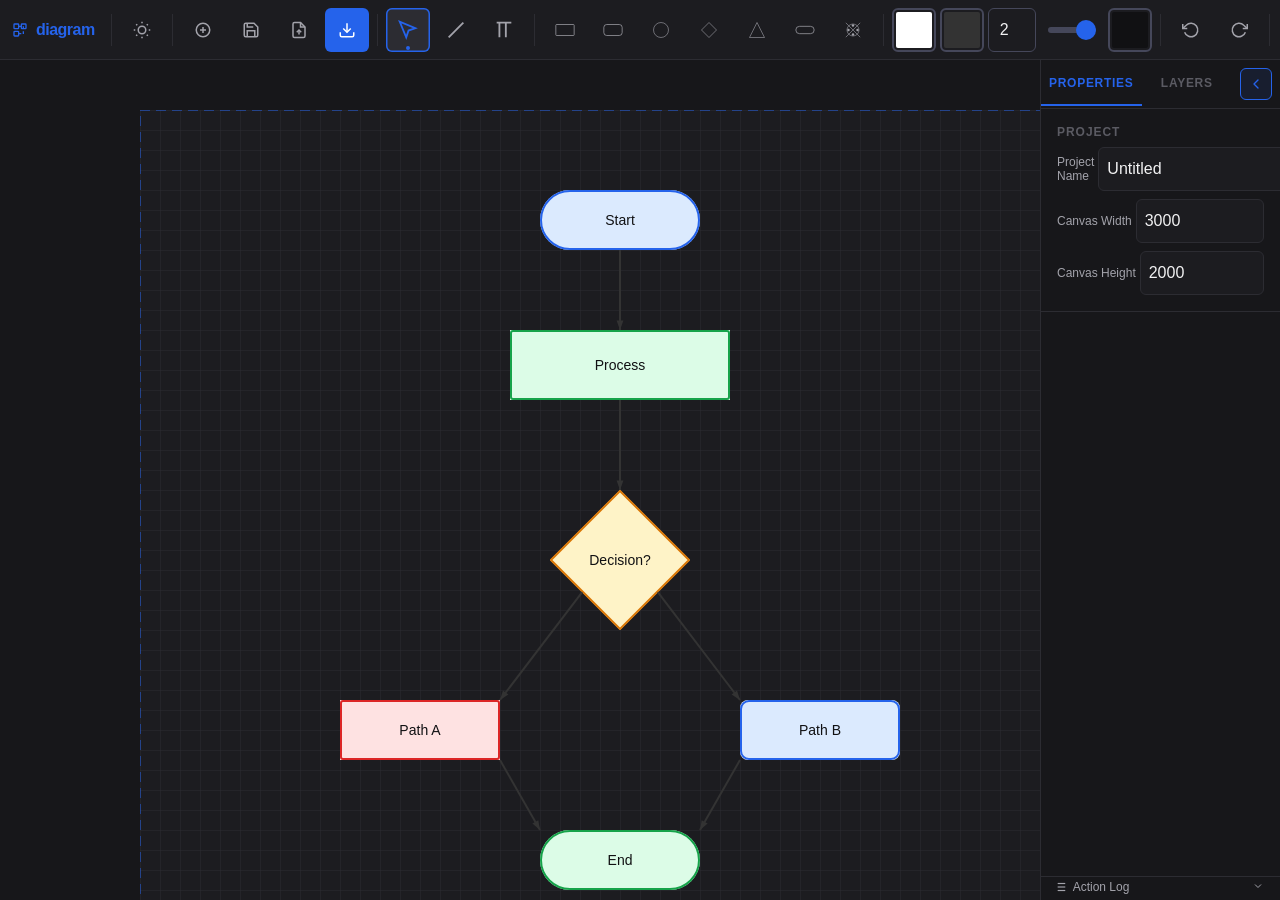
==== commit 6bb6b6c0: "v1.1.2" ====
--- a/index.html
+++ b/index.html
@@ -31,6 +31,9 @@
         </button>
         <div class="toolbar-divider"></div>
 
+        <button class="tool-btn" id="btn-new" title="New Canvas"><svg width="18" height="18" viewBox="0 0 24 24" fill="none" stroke="currentColor" stroke-width="2"><circle cx="12" cy="12" r="9"/><line x1="12" y1="8" x2="12" y2="16"/><line x1="8" y1="12" x2="16" y2="12"/></svg></button>
+        <button class="tool-btn" id="btn-save-file" title="Save Project (.json)"><svg width="18" height="18" viewBox="0 0 24 24" fill="none" stroke="currentColor" stroke-width="2"><path d="M19 21H5a2 2 0 01-2-2V5a2 2 0 012-2h11l5 5v11a2 2 0 01-2 2z"/><polyline points="17 21 17 13 7 13 7 21"/><polyline points="7 3 7 8 15 8"/></svg></button>
+        <button class="tool-btn" id="btn-load-file" title="Import Project (.json)"><svg width="18" height="18" viewBox="0 0 24 24" fill="none" stroke="currentColor" stroke-width="2"><path d="M14 2H6a2 2 0 00-2 2v16a2 2 0 002 2h12a2 2 0 002-2V8z"/><polyline points="14 2 14 8 20 8"/><line x1="12" y1="18" x2="12" y2="12"/><polyline points="9 15 12 12 15 15"/></svg></button>
         <div class="export-wrap">
             <button class="tool-btn-primary" id="btn-export" title="Export"><svg width="18" height="18" viewBox="0 0 24 24" fill="none" stroke="currentColor" stroke-width="2"><path d="M21 15v4a2 2 0 01-2 2H5a2 2 0 01-2-2v-4"/><polyline points="7 10 12 15 17 10"/><line x1="12" y1="15" x2="12" y2="3"/></svg></button>
             <div class="export-drop" id="export-drop">
@@ -42,8 +45,6 @@
                 <div class="export-item" data-action="export-pdf-full">PDF (full canvas)</div>
             </div>
         </div>
-        <button class="tool-btn" id="btn-save-file" title="Save Project (.json)"><svg width="18" height="18" viewBox="0 0 24 24" fill="none" stroke="currentColor" stroke-width="2"><path d="M19 21H5a2 2 0 01-2-2V5a2 2 0 012-2h11l5 5v11a2 2 0 01-2 2z"/><polyline points="17 21 17 13 7 13 7 21"/><polyline points="7 3 7 8 15 8"/></svg></button>
-        <button class="tool-btn" id="btn-load-file" title="Load Project (.json)"><svg width="18" height="18" viewBox="0 0 24 24" fill="none" stroke="currentColor" stroke-width="2"><path d="M14 2H6a2 2 0 00-2 2v16a2 2 0 002 2h12a2 2 0 002-2V8z"/><polyline points="14 2 14 8 20 8"/><line x1="12" y1="18" x2="12" y2="12"/><polyline points="9 15 12 12 15 15"/></svg></button>
         <div class="toolbar-divider"></div>
 
         <button class="tool-btn active" data-tool="select" title="Select (V)"><svg width="22" height="22" viewBox="0 0 24 24" fill="none" stroke="currentColor" stroke-width="2"><path d="M3 3l7.07 16.97 2.51-7.39 7.39-2.51L3 3z"/></svg></button>
@@ -151,6 +152,7 @@
             <h4>Style</h4>
             <div class="prop-row"><label>Fill <input type="color" id="prop-fill"></label><label>Outline <input type="color" id="prop-stroke"></label></div>
             <div class="prop-row"><label>Outline W <input type="number" id="prop-sw" min="0" max="20"></label><label>Opacity <input type="number" id="prop-opacity" min="10" max="100"></label></div>
+            <div class="prop-row"><label>Fill Op <input type="number" id="prop-fillOpacity" min="0" max="100" value="100" title="Fill opacity (0-100)"></label><label>Stroke Op <input type="number" id="prop-strokeOpacity" min="0" max="100" value="100" title="Stroke opacity (0-100)"></label></div>
             <div class="prop-row"><label>Text Color <input type="color" id="prop-textColor"></label></div>
         </div>
 
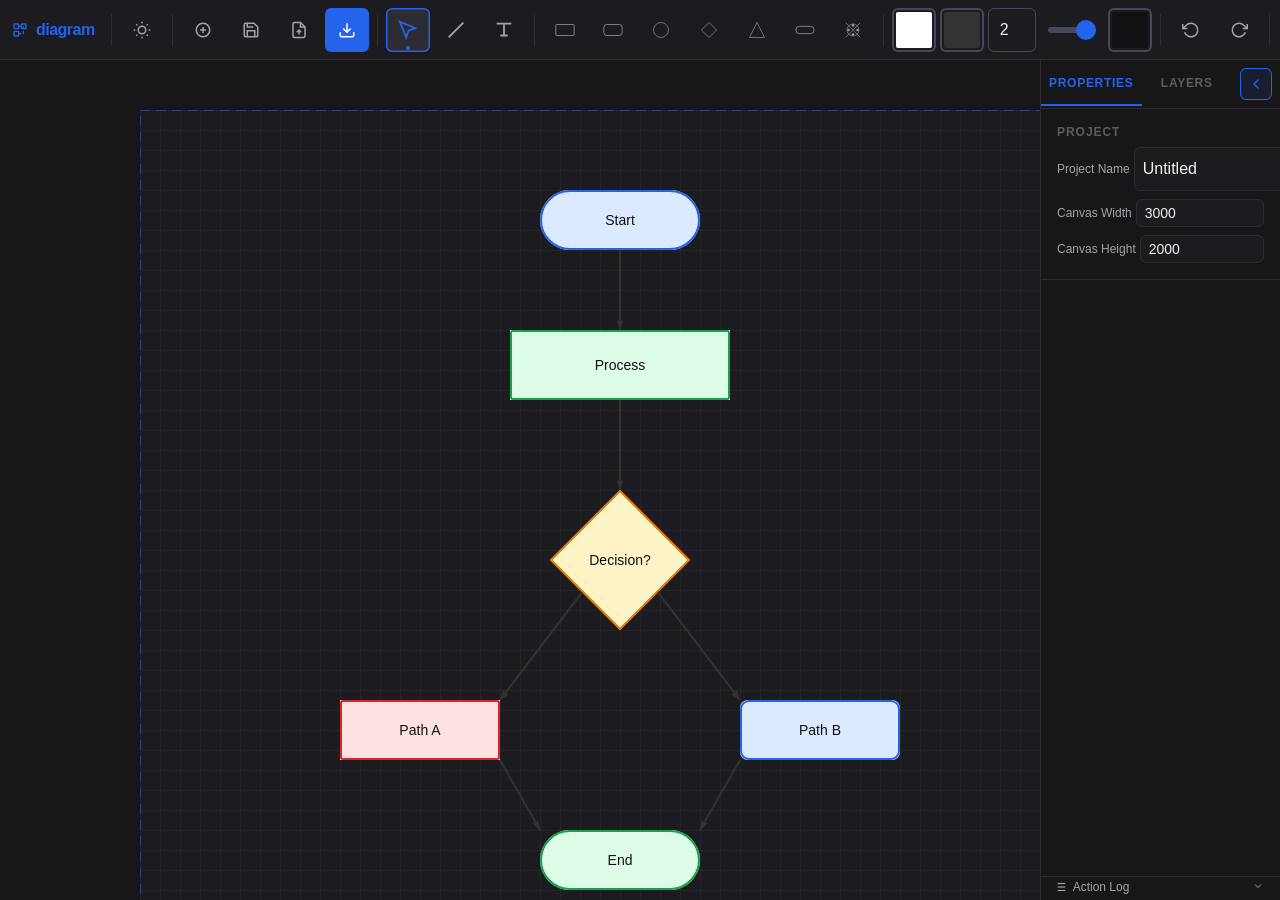
==== commit 93ae891c: "v1.1.4" ====
--- a/index.html
+++ b/index.html
@@ -19,7 +19,7 @@
     <a href="#canvas-container" class="skip-link">Skip to canvas</a>
     <!-- Toolbar -->
     <div id="toolbar">
-        <a class="app-logo" href="about.html">
+        <a class="app-logo" href="about/">
             <svg width="16" height="16" viewBox="0 0 24 24" fill="none" stroke="currentColor" stroke-width="2" style="vertical-align:middle;margin-right:4px"><rect x="3" y="3" width="7" height="7" rx="1"/><rect x="14" y="3" width="7" height="7" rx="1"/><rect x="3" y="14" width="7" height="7" rx="1"/><path d="M10 6.5h4M10 17.5h4M17 6.5v4M17 14v4"/></svg>
             diagram
         </a>
@@ -32,7 +32,7 @@
         <div class="toolbar-divider"></div>
 
         <button class="tool-btn" id="btn-new" title="New Canvas"><svg width="18" height="18" viewBox="0 0 24 24" fill="none" stroke="currentColor" stroke-width="2"><circle cx="12" cy="12" r="9"/><line x1="12" y1="8" x2="12" y2="16"/><line x1="8" y1="12" x2="16" y2="12"/></svg></button>
-        <button class="tool-btn" id="btn-save-file" title="Save Project (.json)"><svg width="18" height="18" viewBox="0 0 24 24" fill="none" stroke="currentColor" stroke-width="2"><path d="M19 21H5a2 2 0 01-2-2V5a2 2 0 012-2h11l5 5v11a2 2 0 01-2 2z"/><polyline points="17 21 17 13 7 13 7 21"/><polyline points="7 3 7 8 15 8"/></svg></button>
+        <button class="tool-btn save-btn" id="btn-save-file" title="Save Project (.json)"><svg width="18" height="18" viewBox="0 0 24 24" fill="none" stroke="currentColor" stroke-width="2"><path d="M19 21H5a2 2 0 01-2-2V5a2 2 0 012-2h11l5 5v11a2 2 0 01-2 2z"/><polyline points="17 21 17 13 7 13 7 21"/><polyline points="7 3 7 8 15 8"/></svg><span class="save-dot" id="save-dot" style="display:none"></span></button>
         <button class="tool-btn" id="btn-load-file" title="Import Project (.json)"><svg width="18" height="18" viewBox="0 0 24 24" fill="none" stroke="currentColor" stroke-width="2"><path d="M14 2H6a2 2 0 00-2 2v16a2 2 0 002 2h12a2 2 0 002-2V8z"/><polyline points="14 2 14 8 20 8"/><line x1="12" y1="18" x2="12" y2="12"/><polyline points="9 15 12 12 15 15"/></svg></button>
         <div class="export-wrap">
             <button class="tool-btn-primary" id="btn-export" title="Export"><svg width="18" height="18" viewBox="0 0 24 24" fill="none" stroke="currentColor" stroke-width="2"><path d="M21 15v4a2 2 0 01-2 2H5a2 2 0 01-2-2v-4"/><polyline points="7 10 12 15 17 10"/><line x1="12" y1="15" x2="12" y2="3"/></svg></button>
@@ -49,7 +49,7 @@
 
         <button class="tool-btn active" data-tool="select" title="Select (V)"><svg width="22" height="22" viewBox="0 0 24 24" fill="none" stroke="currentColor" stroke-width="2"><path d="M3 3l7.07 16.97 2.51-7.39 7.39-2.51L3 3z"/></svg></button>
         <button class="tool-btn" data-tool="line" title="Line (L)"><svg width="22" height="22" viewBox="0 0 24 24" fill="none" stroke="currentColor" stroke-width="2"><line x1="4" y1="20" x2="20" y2="4"/></svg></button>
-        <button class="tool-btn" data-tool="text" title="Text (T)"><svg width="22" height="22" viewBox="0 0 24 24" fill="none" stroke="currentColor" stroke-width="2"><path d="M7 4v16M14 4v16M4 4h16"/></svg></button>
+        <button class="tool-btn" data-tool="text" title="Text (T)"><svg width="22" height="22" viewBox="0 0 24 24" fill="none" stroke="currentColor" stroke-width="2"><path d="M4 5h16M12 5v14M8 18h8"/></svg></button>
         <div class="toolbar-divider"></div>
 
         <button class="shape-btn" data-shape="rect" data-width="120" data-height="80" title="Rectangle"><svg viewBox="0 0 60 40"><rect x="5" y="5" width="50" height="30" fill="none" stroke="currentColor" stroke-width="2" rx="2"/></svg></button>
@@ -84,6 +84,9 @@
         <button class="tool-btn" id="btn-zoom-in" title="Zoom In">+</button>
         <button class="tool-btn" id="btn-zoom-out" title="Zoom Out">−</button>
     </div>
+
+    <!-- Read-only banner (shown when another tab is editing) -->
+    <div id="readonly-banner" class="readonly-banner" style="display:none" role="alert">Read-only — another tab is editing</div>
 
     <!-- Canvas -->
     <div id="canvas-container" aria-label="Diagram canvas" role="application">
@@ -125,16 +128,25 @@
         <!-- Shape geometry -->
         <div class="panel-section panel-shape">
             <h4>Geometry</h4>
-            <div class="prop-row"><label>X <input type="number" id="prop-x"></label><label>Y <input type="number" id="prop-y"></label></div>
-            <div class="prop-row"><label>W <input type="number" id="prop-width" min="10"></label><label>H <input type="number" id="prop-height" min="10"></label></div>
-            <div class="prop-row"><label>Z <input type="number" id="prop-zHeight" value="0" min="-999" max="999" title="Z-order position (higher = on top)"></label></div>
+            <div class="prop-row">
+                <label>X <input type="number" id="prop-x" class="num-compact"></label>
+                <label>Y <input type="number" id="prop-y" class="num-compact"></label>
+                <label>W <input type="number" id="prop-width" class="num-compact" min="10"></label>
+                <label>H <input type="number" id="prop-height" class="num-compact" min="10"></label>
+            </div>
+            <div class="prop-row"><label>Z <input type="number" id="prop-zHeight" class="num-tiny" value="0" min="-999" max="999" title="Z-order position (higher = on top)"></label></div>
+            <div class="prop-row">
+                <label class="checkbox-label"><input type="checkbox" id="prop-lock-ar"> Lock Aspect Ratio</label>
+            </div>
         </div>
         <!-- Shape text -->
         <div class="panel-section panel-shape">
             <h4>Text</h4>
             <div class="prop-row"><label><textarea id="prop-text" rows="3" placeholder="Enter text..."></textarea></label></div>
-            <div class="prop-row"><label>Font Size <input type="number" id="prop-fontSize" min="8" max="72"></label></div>
-            <div class="prop-row"><label>Padding <input type="number" id="prop-textPad" min="0" max="40"></label></div>
+            <div class="prop-row">
+                <label>Font <input type="number" id="prop-fontSize" class="num-tiny" min="8" max="72"></label>
+                <label>Pad <input type="number" id="prop-textPad" class="num-tiny" min="0" max="40"></label>
+            </div>
             <div class="prop-row"><label>Align <select id="prop-textAlign">
                 <option value="top-left">Top Left</option>
                 <option value="top-center">Top Center</option>
@@ -150,19 +162,30 @@
         <!-- Shape style -->
         <div class="panel-section panel-shape panel-shape-style">
             <h4>Style</h4>
-            <div class="prop-row"><label>Fill <input type="color" id="prop-fill"></label><label>Outline <input type="color" id="prop-stroke"></label></div>
-            <div class="prop-row"><label>Outline W <input type="number" id="prop-sw" min="0" max="20"></label><label>Opacity <input type="number" id="prop-opacity" min="10" max="100"></label></div>
-            <div class="prop-row"><label>Fill Op <input type="number" id="prop-fillOpacity" min="0" max="100" value="100" title="Fill opacity (0-100)"></label><label>Stroke Op <input type="number" id="prop-strokeOpacity" min="0" max="100" value="100" title="Stroke opacity (0-100)"></label></div>
-            <div class="prop-row"><label>Text Color <input type="color" id="prop-textColor"></label></div>
+            <div class="prop-row">
+                <label>Fill <input type="color" id="prop-fill"></label>
+                <label>Stroke <input type="color" id="prop-stroke"></label>
+                <label>SW <input type="number" id="prop-sw" class="num-tiny" min="0" max="20"></label>
+                <label>Op <input type="number" id="prop-opacity" class="num-compact" min="10" max="100"></label>
+            </div>
+            <div class="prop-row">
+                <label>F.Op <input type="number" id="prop-fillOpacity" class="num-compact" min="0" max="100" value="100" title="Fill opacity (0-100)"></label>
+                <label>S.Op <input type="number" id="prop-strokeOpacity" class="num-compact" min="0" max="100" value="100" title="Stroke opacity (0-100)"></label>
+                <label>Txt Color <input type="color" id="prop-textColor"></label>
+            </div>
         </div>
 
         <!-- Connection style -->
         <div class="panel-section panel-conn">
             <h4>Connection</h4>
             <div class="prop-row"><label>Name <input type="text" id="conn-name" placeholder="Line name..."></label></div>
-            <div class="prop-row"><label>Color <input type="color" id="conn-color"></label><label>Width <input type="number" id="conn-width" min="1" max="20"></label></div>
-            <div class="prop-row"><label class="checkbox-label"><input type="checkbox" id="conn-arrow-start"> Start Arrow</label></div>
-            <div class="prop-row"><label class="checkbox-label"><input type="checkbox" id="conn-arrow-end"> End Arrow</label></div>
+            <div class="prop-row"><label>Color <input type="color" id="conn-color"></label><label>Width <input type="number" id="conn-width" class="num-compact" min="1" max="20"></label></div>
+            <div class="prop-row">
+                <div class="checkbox-pair">
+                    <label class="checkbox-label"><input type="checkbox" id="conn-arrow-start"> Start</label>
+                    <label class="checkbox-label"><input type="checkbox" id="conn-arrow-end"> End</label>
+                </div>
+            </div>
         </div>
 
         <!-- Layers tab content -->
@@ -171,9 +194,10 @@
         <!-- Custom SVG editing (shown when custom shape selected) -->
         <div class="panel-section panel-custom">
             <h4>Custom SVG</h4>
-            <div class="prop-row"><label>ViewBox W <input type="number" id="custom-viewbox-w" min="1" step="1" placeholder="e.g. 100"></label></div>
-            <div class="prop-row"><label>ViewBox H <input type="number" id="custom-viewbox-h" min="1" step="1" placeholder="e.g. 100"></label></div>
-            <div class="prop-row"><label><textarea id="custom-svg-code" rows="6" placeholder="Paste SVG elements..."></textarea></label></div>
+            <div class="prop-row"><label><textarea id="custom-svg-code" rows="6" placeholder="Paste SVG elements — use pixel coords matching shape size"></textarea></label></div>
+            <div class="prop-row">
+                <label class="checkbox-label"><input type="checkbox" id="prop-preserve-svg-ar"> Preserve SVG Aspect Ratio</label>
+            </div>
         </div>
 
         </div><!-- end panel-scroll -->
@@ -190,6 +214,9 @@
 
     <!-- Context Menu -->
     <div id="context-menu" class="hidden">
+        <div class="context-item" data-action="copy">Copy (Ctrl+C)</div>
+        <div class="context-item" data-action="paste">Paste (Ctrl+V)</div>
+        <div class="context-divider"></div>
         <div class="context-item" data-action="duplicate">Duplicate</div>
         <div class="context-item" data-action="delete">Delete</div>
         <div class="context-divider"></div>
--- a/styles.css
+++ b/styles.css
@@ -2,11 +2,20 @@
 /* Ecosystem-standard palette (Free Open Tools Style Guide §2) */
 :root {
     --color-accent:        #2563EB;
+    --color-accent-rgb:    37, 99, 235;
     --color-accent-hover:  #1D4ED8;
     --color-accent-soft:   #2563EB1A;
     --color-success:       #16A34A;
     --color-warning:       #D97706;
     --color-danger:        #DC2626;
+
+    /* ===== Hover Effect Configuration ===== */
+    --hover-intensity:       0.25;
+    --hover-ring-width:      calc(1px + 1px * var(--hover-intensity));
+    --hover-glow-blur:      calc(4px + 12px * var(--hover-intensity));
+    --hover-glow-alpha:     calc(0.15 + 0.35 * var(--hover-intensity));
+    --hover-conn-width-add: calc(1px + 2px * var(--hover-intensity));
+    --hover-transition:     0.12s;
 
     --space-1: 4px;
     --space-2: 8px;
@@ -379,11 +388,24 @@
     cursor: move;
     user-select: none;
     min-width: 20px; min-height: 20px;
-}
-
-.diagram-shape:hover { filter: brightness(1.05); }
+    transition: box-shadow var(--hover-transition), filter var(--hover-transition);
+}
+
+/* Hover effect: ring + glow, active in select and line tools, excluding locked shapes */
+body.tool-select .diagram-shape:not(.locked):hover,
+body.tool-line .diagram-shape:not(.locked):hover {
+    box-shadow:
+        0 0 0 var(--hover-ring-width) rgba(var(--color-accent-rgb), 0.8),
+        0 0 var(--hover-glow-blur) rgba(var(--color-accent-rgb), var(--hover-glow-alpha));
+}
+
 .diagram-shape.selected { box-shadow: 0 0 0 2px var(--color-accent), 0 0 12px var(--color-accent-soft); }
 .diagram-shape.locked { cursor: not-allowed; opacity: 0.7; }
+
+/* Connection hover state (toggled by JS — CSS :hover won't fire due to pointer-events:none) */
+.conn-hover {
+    filter: brightness(1.08);
+}
 
 /* Resize handles */
 .resize-handle {
@@ -616,6 +638,8 @@
     flex: 1;
     font-size: 12px;
     color: var(--color-text-muted);
+    white-space: nowrap;
+    min-width: 0;
 }
 .prop-row label input,
 .prop-row label select,
@@ -630,6 +654,20 @@
     min-height: 44px;
     outline: none;
     font-family: inherit;
+}
+/* Compact number inputs — stretch to fill but won't collapse below min */
+.prop-row .num-compact {
+    flex: 1;
+    min-width: 50px;
+}
+.prop-row .num-tiny {
+    flex: 1;
+    min-width: 45px;
+}
+/* Number inputs get a shorter height to reduce vertical bloat */
+.prop-row label input[type="number"] {
+    min-height: 28px;
+    font-size: 14px;
 }
 .prop-row label input[type="color"] {
     flex: 0;
@@ -646,6 +684,8 @@
 }
 .prop-row label select {
     cursor: pointer;
+    flex: 1;
+    min-width: 0;
 }
 .prop-row label input[type="number"]:focus,
 .prop-row label select:focus,
@@ -678,16 +718,57 @@
 
 /* Checkbox label */
 .prop-row .checkbox-label {
-    display: flex !important;
+    display: flex;
     align-items: center;
-    gap: var(--space-2);
+    gap: 6px;
+    cursor: pointer;
+    color: var(--color-text);
+    font-size: 12px;
+}
+.prop-row .checkbox-label input[type="checkbox"] {
+    -webkit-appearance: none;
+    appearance: none;
+    flex: 0 0 auto;
+    width: 18px;
+    height: 18px;
+    min-width: 18px;
+    min-height: 18px;
+    margin: 0;
+    border: 1px solid var(--color-border);
+    border-radius: 3px;
+    background: var(--color-surface);
+    accent-color: var(--color-accent);
+    cursor: pointer;
+    position: relative;
+}
+.prop-row .checkbox-label input[type="checkbox"]:checked {
+    background: var(--color-accent);
+    border-color: var(--color-accent);
+}
+.prop-row .checkbox-label input[type="checkbox"]:checked::after {
+    content: '';
+    position: absolute;
+    left: 5px;
+    top: 1px;
+    width: 5px;
+    height: 9px;
+    border: solid #fff;
+    border-width: 0 2px 2px 0;
+    transform: rotate(45deg);
+}
+/* Checkbox pair — two checkboxes sharing a row, each stretching evenly */
+.prop-row .checkbox-pair {
+    display: flex;
+    gap: var(--space-3);
+    flex: 1;
+}
+.prop-row .checkbox-pair .checkbox-label {
+    flex: 1;
+    min-width: 60px;
+    white-space: nowrap;
     cursor: pointer;
     color: var(--color-text) !important;
     font-size: 12px !important;
-}
-.prop-row .checkbox-label input[type="checkbox"] {
-    width: auto;
-    accent-color: var(--color-accent);
 }
 
 /* Show/hide panel sections */
@@ -924,10 +1005,10 @@
 /* ===== Export dropdown ===== */
 .export-wrap { position: relative; }
 .export-drop {
-    position: absolute; top: 100%; right: 0; margin-top: var(--space-1);
+    position: fixed; margin-top: var(--space-1);
     background: var(--color-surface); border: 1px solid var(--color-border);
     border-radius: var(--radius-md); padding: var(--space-1); display: none; flex-direction: column;
-    z-index: 200; min-width: 160px; box-shadow: var(--shadow-md);
+    z-index: 3000; min-width: 160px; box-shadow: var(--shadow-md);
 }
 .export-drop.visible { display: flex; }
 .export-item {
@@ -1006,4 +1087,49 @@
         gap: 2px;
         padding: 0 var(--space-1);
     }
+}
+
+/* ===== Read-Only Banner ===== */
+.readonly-banner {
+    position: absolute;
+    top: 0;
+    left: 0;
+    right: 0;
+    z-index: 100;
+    background: var(--color-warning);
+    color: #fff;
+    text-align: center;
+    padding: 6px var(--space-4);
+    font-size: 13px;
+    font-weight: 500;
+    letter-spacing: 0.01em;
+}
+
+/* Dim toolbar buttons in read-only mode */
+body.read-only-mode #toolbar button:not(#theme-toggle):not(#btn-zoom-in):not(#btn-zoom-out):not(#btn-collapse-panel),
+body.read-only-mode #toolbar input,
+body.read-only-mode #toolbar select {
+    opacity: 0.4;
+    pointer-events: none;
+}
+body.read-only-mode #toolbar {
+    cursor: not-allowed;
+}
+
+/* ===== Save button auto-save dot ===== */
+.save-btn {
+    position: relative;
+    overflow: visible;
+}
+.save-dot {
+    position: absolute;
+    bottom: -1px;
+    left: 50%;
+    transform: translateX(-50%);
+    width: 6px;
+    height: 6px;
+    border-radius: 50%;
+    background: var(--color-success);
+    border: 1.5px solid var(--color-bg);
+    pointer-events: none;
 }
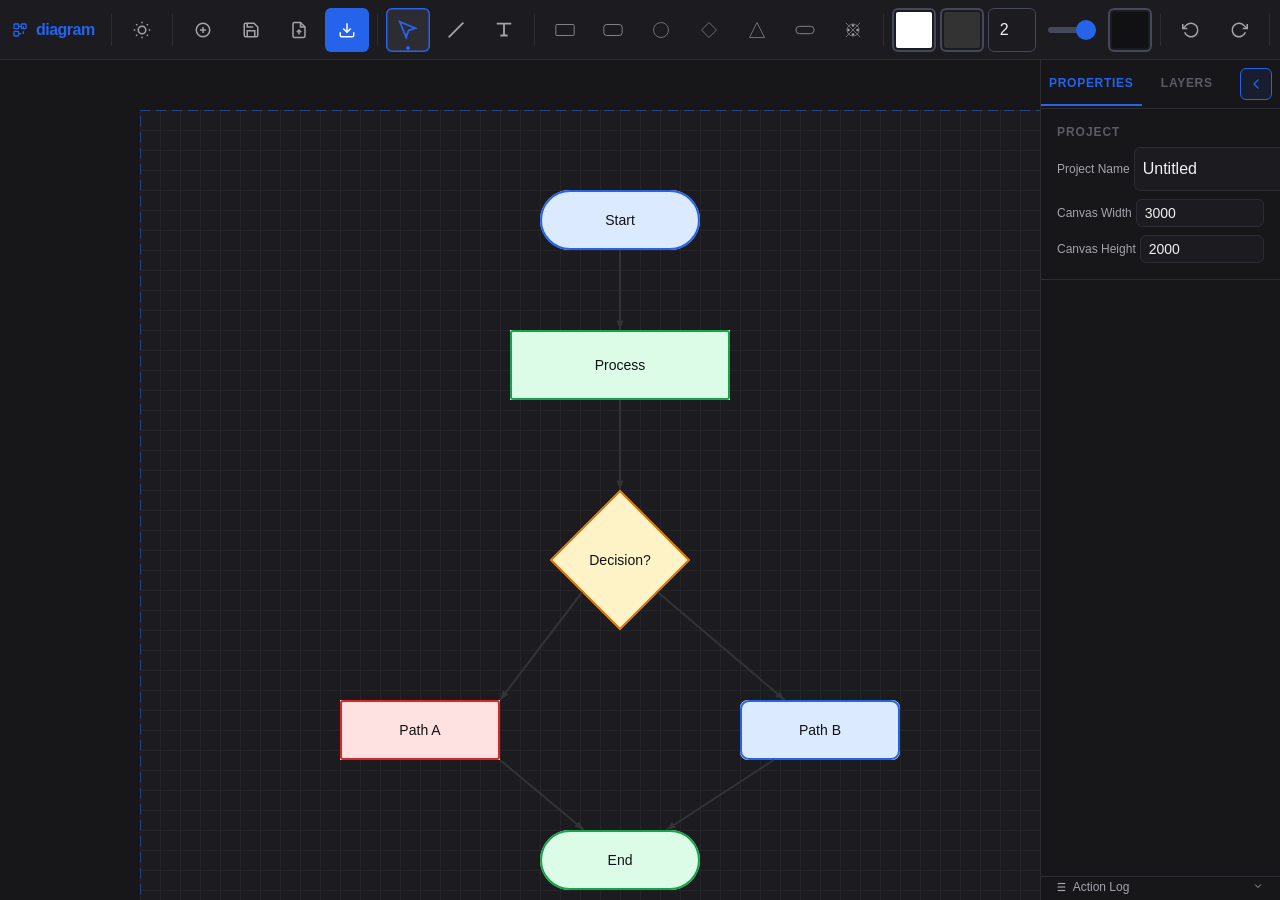
==== commit 3758f401: "v1.1.5" ====
--- a/index.html
+++ b/index.html
@@ -186,6 +186,8 @@
                     <label class="checkbox-label"><input type="checkbox" id="conn-arrow-end"> End</label>
                 </div>
             </div>
+            <div class="prop-row"><label>From <input type="text" id="conn-from" class="num-wide" readonly tabindex="-1"></label></div>
+            <div class="prop-row"><label>To <input type="text" id="conn-to" class="num-wide" readonly tabindex="-1"></label></div>
         </div>
 
         <!-- Layers tab content -->
@@ -197,6 +199,9 @@
             <div class="prop-row"><label><textarea id="custom-svg-code" rows="6" placeholder="Paste SVG elements — use pixel coords matching shape size"></textarea></label></div>
             <div class="prop-row">
                 <label class="checkbox-label"><input type="checkbox" id="prop-preserve-svg-ar"> Preserve SVG Aspect Ratio</label>
+            </div>
+            <div class="prop-row">
+                <label class="checkbox-label"><input type="checkbox" id="prop-treat-as-native"> Treat as native shape</label>
             </div>
         </div>
 
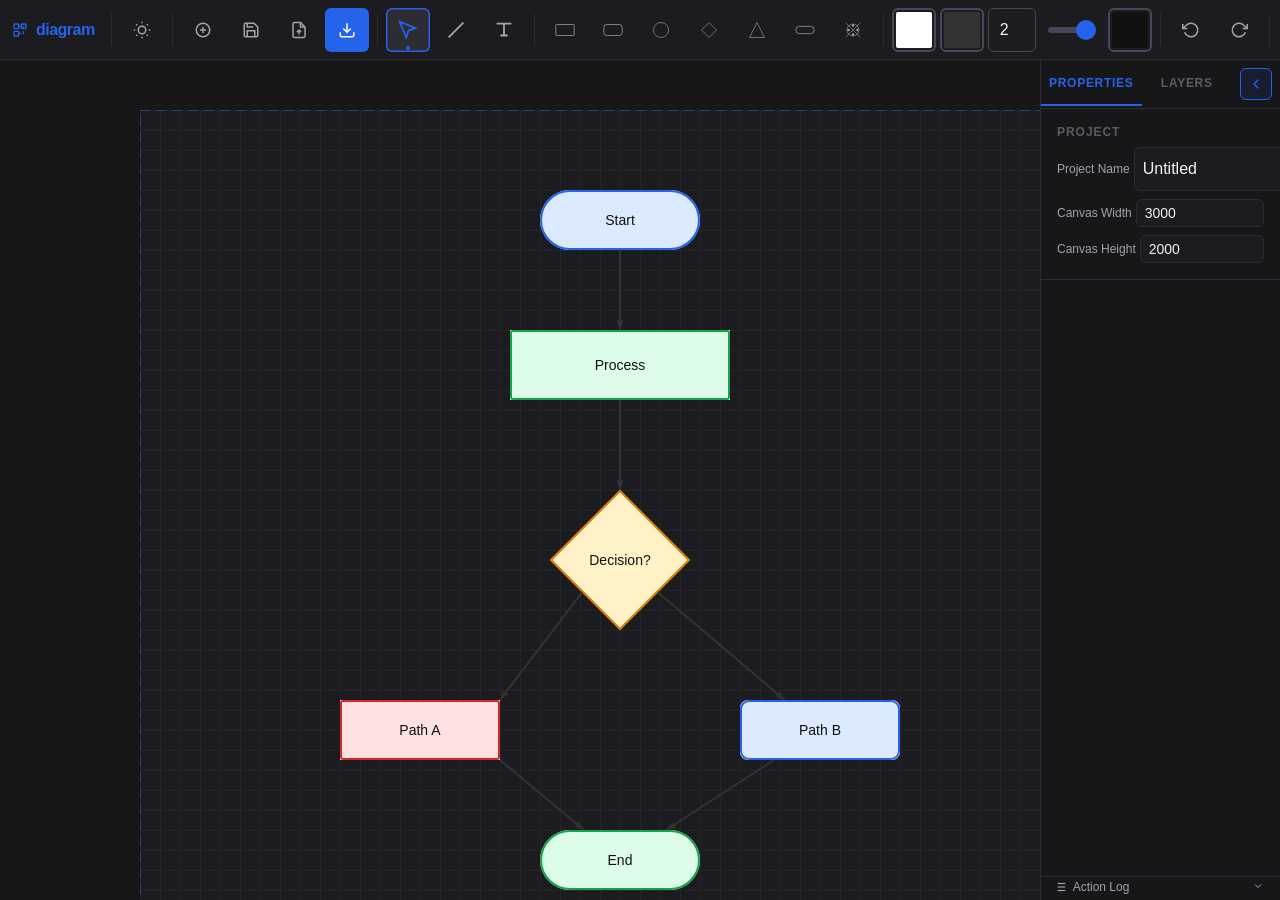
==== commit 2bb86e83: "v1.1.6" ====
--- a/index.html
+++ b/index.html
@@ -69,7 +69,7 @@
         <div class="toolbar-divider"></div>
 
         <button class="tool-btn" id="btn-undo" title="Undo (Ctrl+Z)"><svg width="18" height="18" viewBox="0 0 24 24" fill="none" stroke="currentColor" stroke-width="2"><polyline points="1 4 1 10 7 10"/><path d="M3.51 15a9 9 0 1 0 2.13-9.36L1 10"/></svg></button>
-        <button class="tool-btn" id="btn-redo" title="Redo (Ctrl+Y)"><svg width="18" height="18" viewBox="0 0 24 24" fill="none" stroke="currentColor" stroke-width="2"><polyline points="23 4 23 10 17 10"/><path d="M20.49 15a9 9 0 1 1-2.13-9.36L23 10"/></svg></button>
+        <button class="tool-btn" id="btn-redo" title="Redo (Ctrl+Y or Ctrl+Shift+Z)"><svg width="18" height="18" viewBox="0 0 24 24" fill="none" stroke="currentColor" stroke-width="2"><polyline points="23 4 23 10 17 10"/><path d="M20.49 15a9 9 0 1 1-2.13-9.36L23 10"/></svg></button>
         <div class="toolbar-divider"></div>
 
         <button class="tool-btn" id="btn-duplicate" title="Duplicate (Ctrl+D)"><svg width="18" height="18" viewBox="0 0 24 24" fill="none" stroke="currentColor" stroke-width="2"><rect x="9" y="9" width="13" height="13" rx="2"/><path d="M5 15H4a2 2 0 01-2-2V4a2 2 0 012-2h9a2 2 0 012 2v1"/></svg></button>
@@ -180,6 +180,7 @@
             <h4>Connection</h4>
             <div class="prop-row"><label>Name <input type="text" id="conn-name" placeholder="Line name..."></label></div>
             <div class="prop-row"><label>Color <input type="color" id="conn-color"></label><label>Width <input type="number" id="conn-width" class="num-compact" min="1" max="20"></label></div>
+            <div class="prop-row"><label>Z <input type="number" id="conn-zHeight" class="num-tiny" value="0" min="-999" max="999" title="Z-order position (higher = on top)"></label></div>
             <div class="prop-row">
                 <div class="checkbox-pair">
                     <label class="checkbox-label"><input type="checkbox" id="conn-arrow-start"> Start</label>
--- a/styles.css
+++ b/styles.css
@@ -427,27 +427,33 @@
 .resize-handle.e { cursor: e-resize; }
 .resize-handle:hover { background: var(--color-accent-hover); transform: scale(1.3); }
 
-/* Shape text */
+/* Shape text — outer box is inset from all four edges (textPad, set inline);
+   inner element fills its width and aligns the text. Uses only absolute
+   positioning + a simple translate so html2canvas exports match the canvas. */
 .shape-text {
     position: absolute;
     pointer-events: none;
     touch-action: none;
+    overflow: hidden;
+}
+.shape-text-inner {
+    position: absolute;
+    left: 0; right: 0; width: 100%;
+    box-sizing: border-box;
     font-weight: 500;
     white-space: pre-wrap; word-break: break-word;
-    max-width: calc(100% - var(--space-4)); max-height: calc(100% - var(--space-4));
-    overflow: hidden;
     line-height: 1.3;
     padding: var(--space-1);
 }
-.shape-text-center       { top: 50%; left: 50%; transform: translate(-50%, -50%); text-align: center; }
-.shape-text-top-left      { top: var(--space-2); left: var(--space-2); text-align: left; }
-.shape-text-top-center     { top: var(--space-2); left: 50%; transform: translateX(-50%); text-align: center; }
-.shape-text-top-right     { top: var(--space-2); right: var(--space-2); text-align: right; }
-.shape-text-middle-left    { top: 50%; left: var(--space-2); transform: translateY(-50%); text-align: left; }
-.shape-text-middle-right   { top: 50%; right: var(--space-2); transform: translateY(-50%); text-align: right; }
-.shape-text-bottom-left    { bottom: var(--space-2); left: var(--space-2); text-align: left; }
-.shape-text-bottom-center  { bottom: var(--space-2); left: 50%; transform: translateX(-50%); text-align: center; }
-.shape-text-bottom-right   { bottom: var(--space-2); right: var(--space-2); text-align: right; }
+.shape-text-center       { top: 50%;  transform: translateY(-50%); text-align: center; }
+.shape-text-top-left      { top: 0;    text-align: left; }
+.shape-text-top-center     { top: 0;    text-align: center; }
+.shape-text-top-right      { top: 0;    text-align: right; }
+.shape-text-middle-left    { top: 50%;  transform: translateY(-50%); text-align: left; }
+.shape-text-middle-right   { top: 50%;  transform: translateY(-50%); text-align: right; }
+.shape-text-bottom-left    { bottom: 0; text-align: left; }
+.shape-text-bottom-center  { bottom: 0; text-align: center; }
+.shape-text-bottom-right   { bottom: 0; text-align: right; }
 
 /* ===== Connections ===== */
 .conn-sel { filter: brightness(1.15); }
